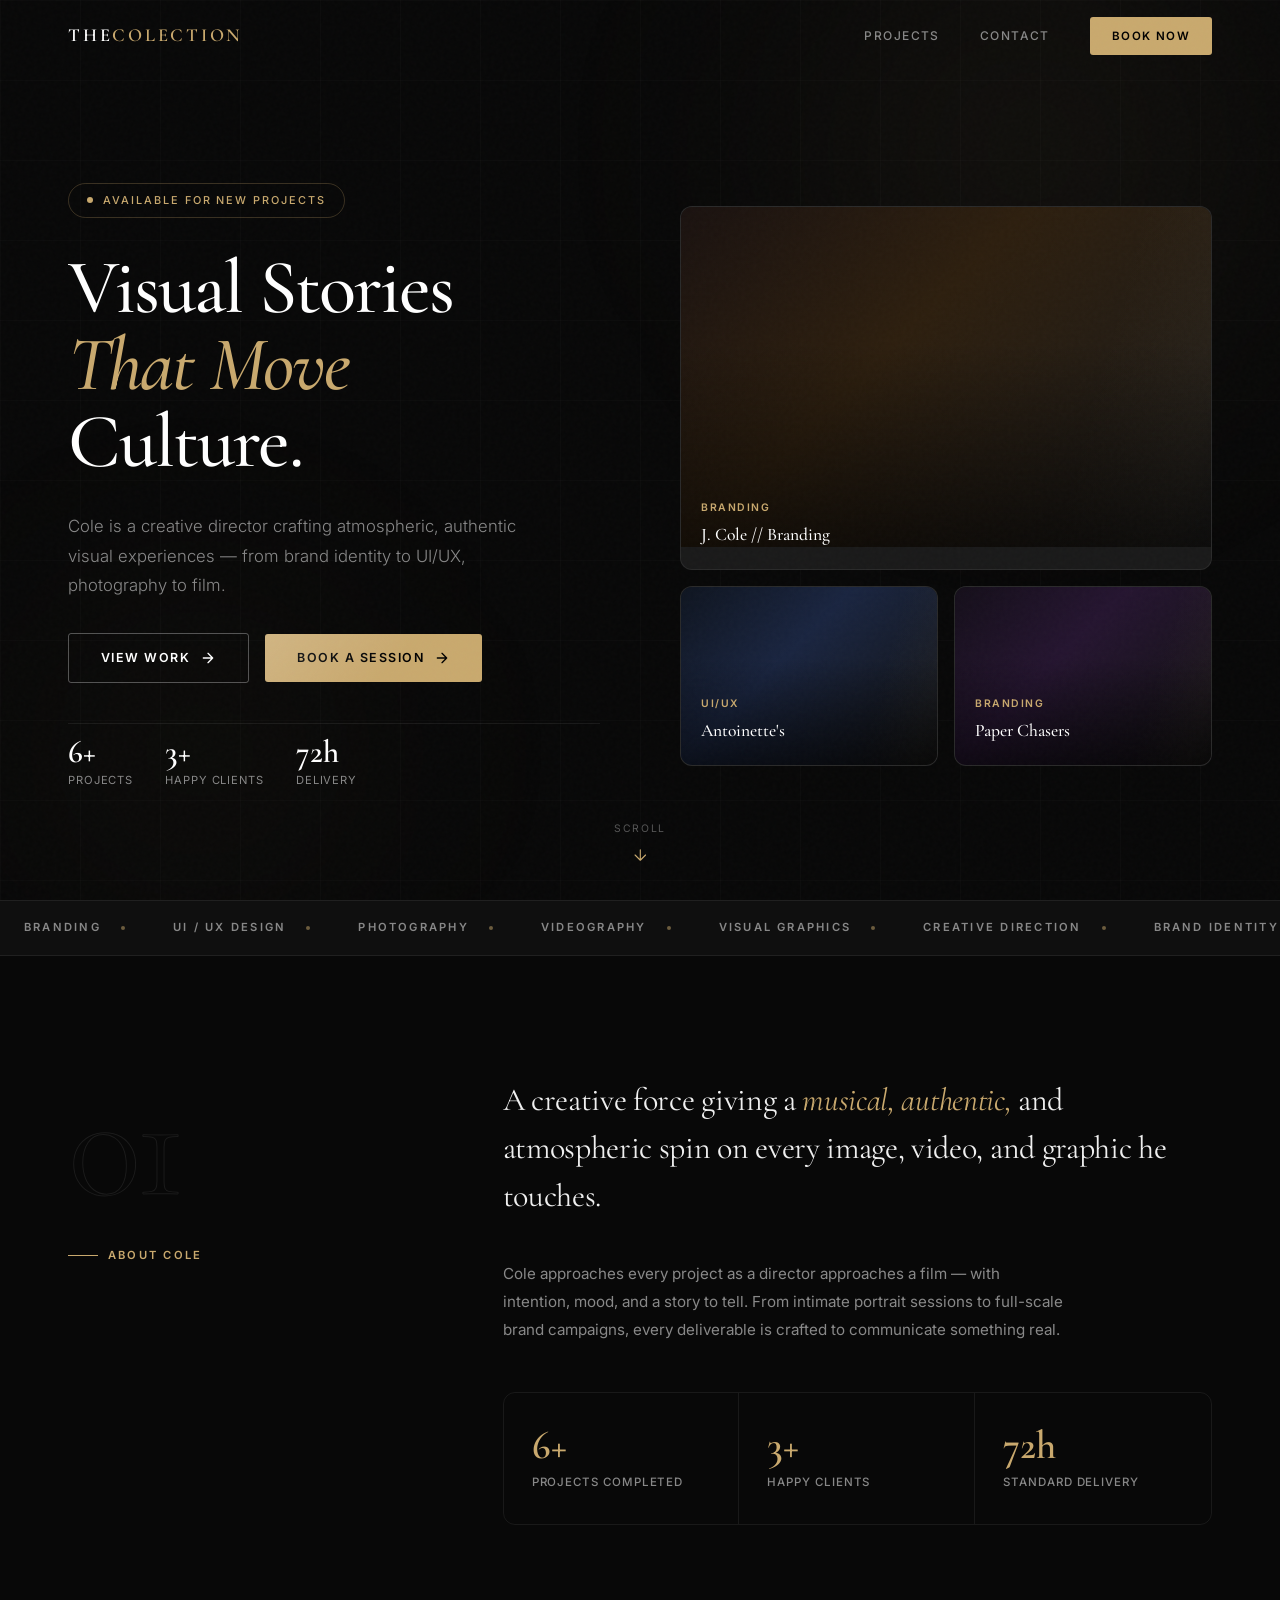
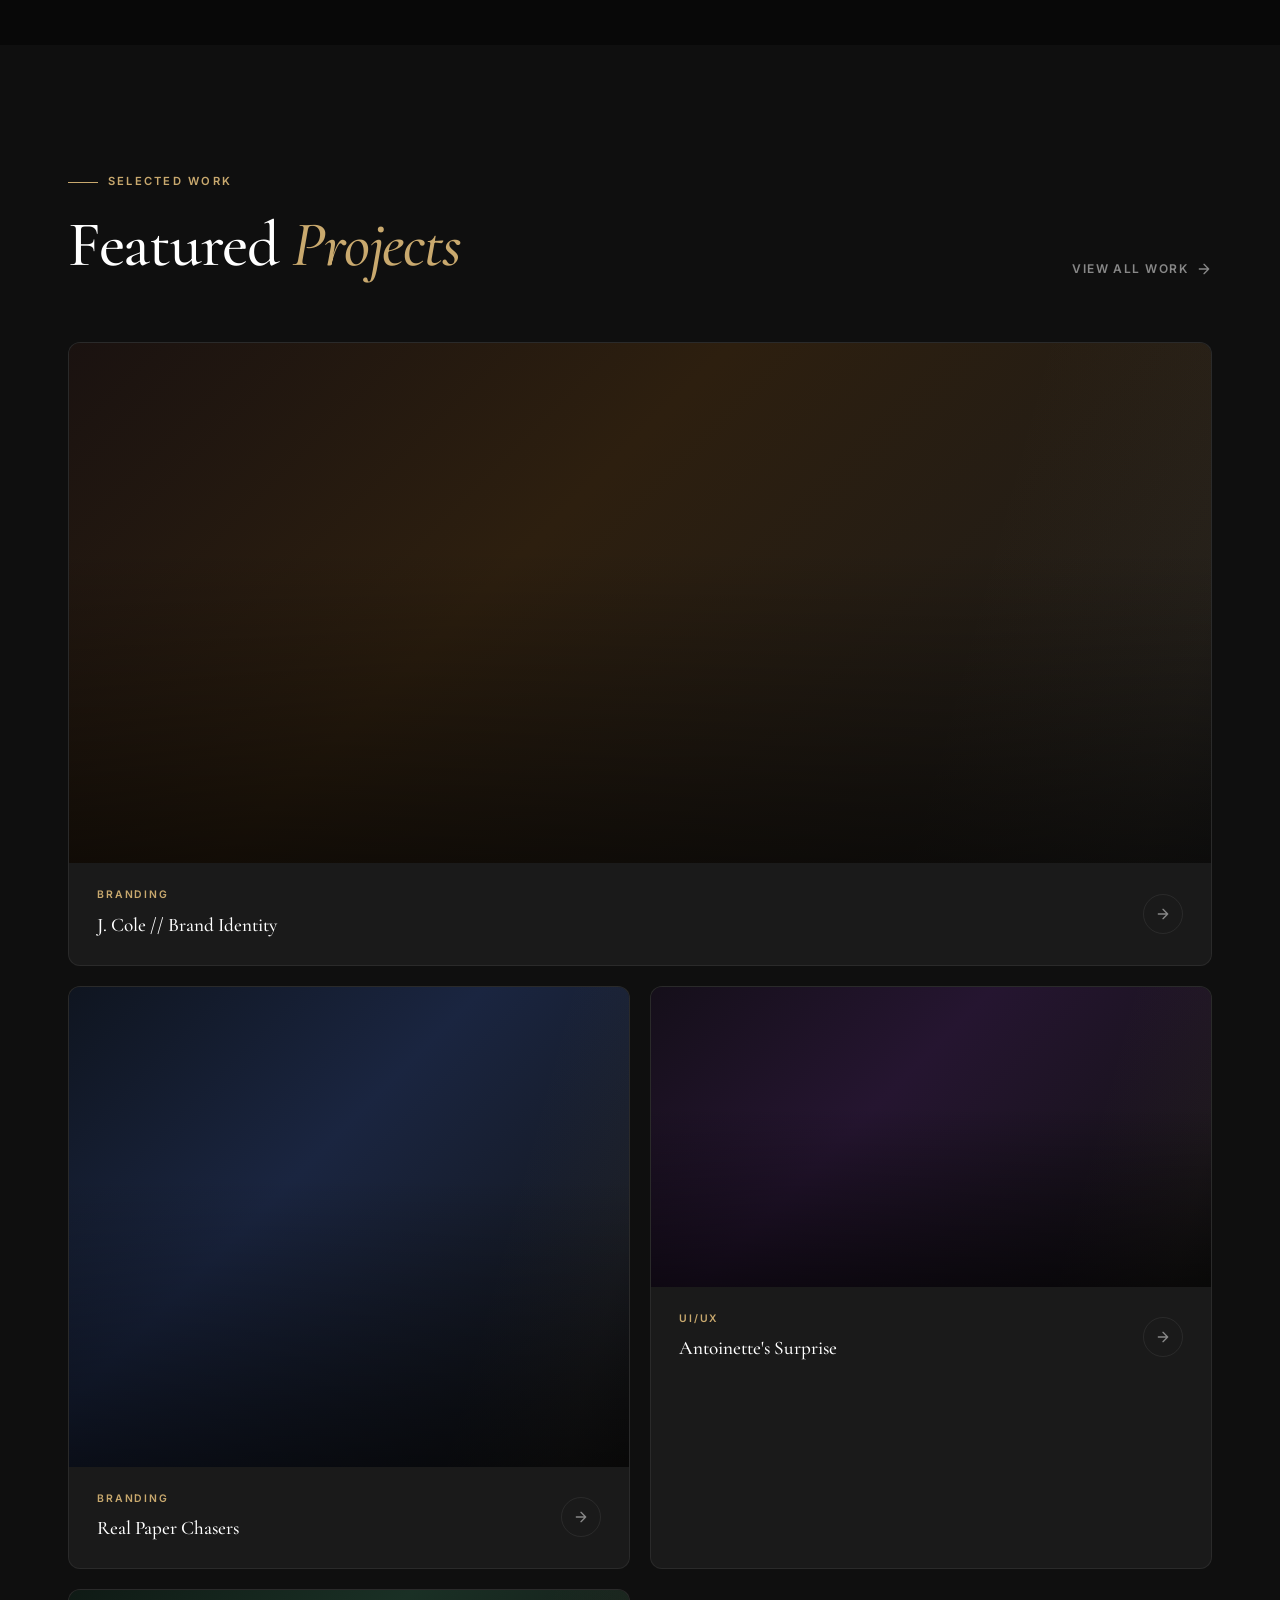
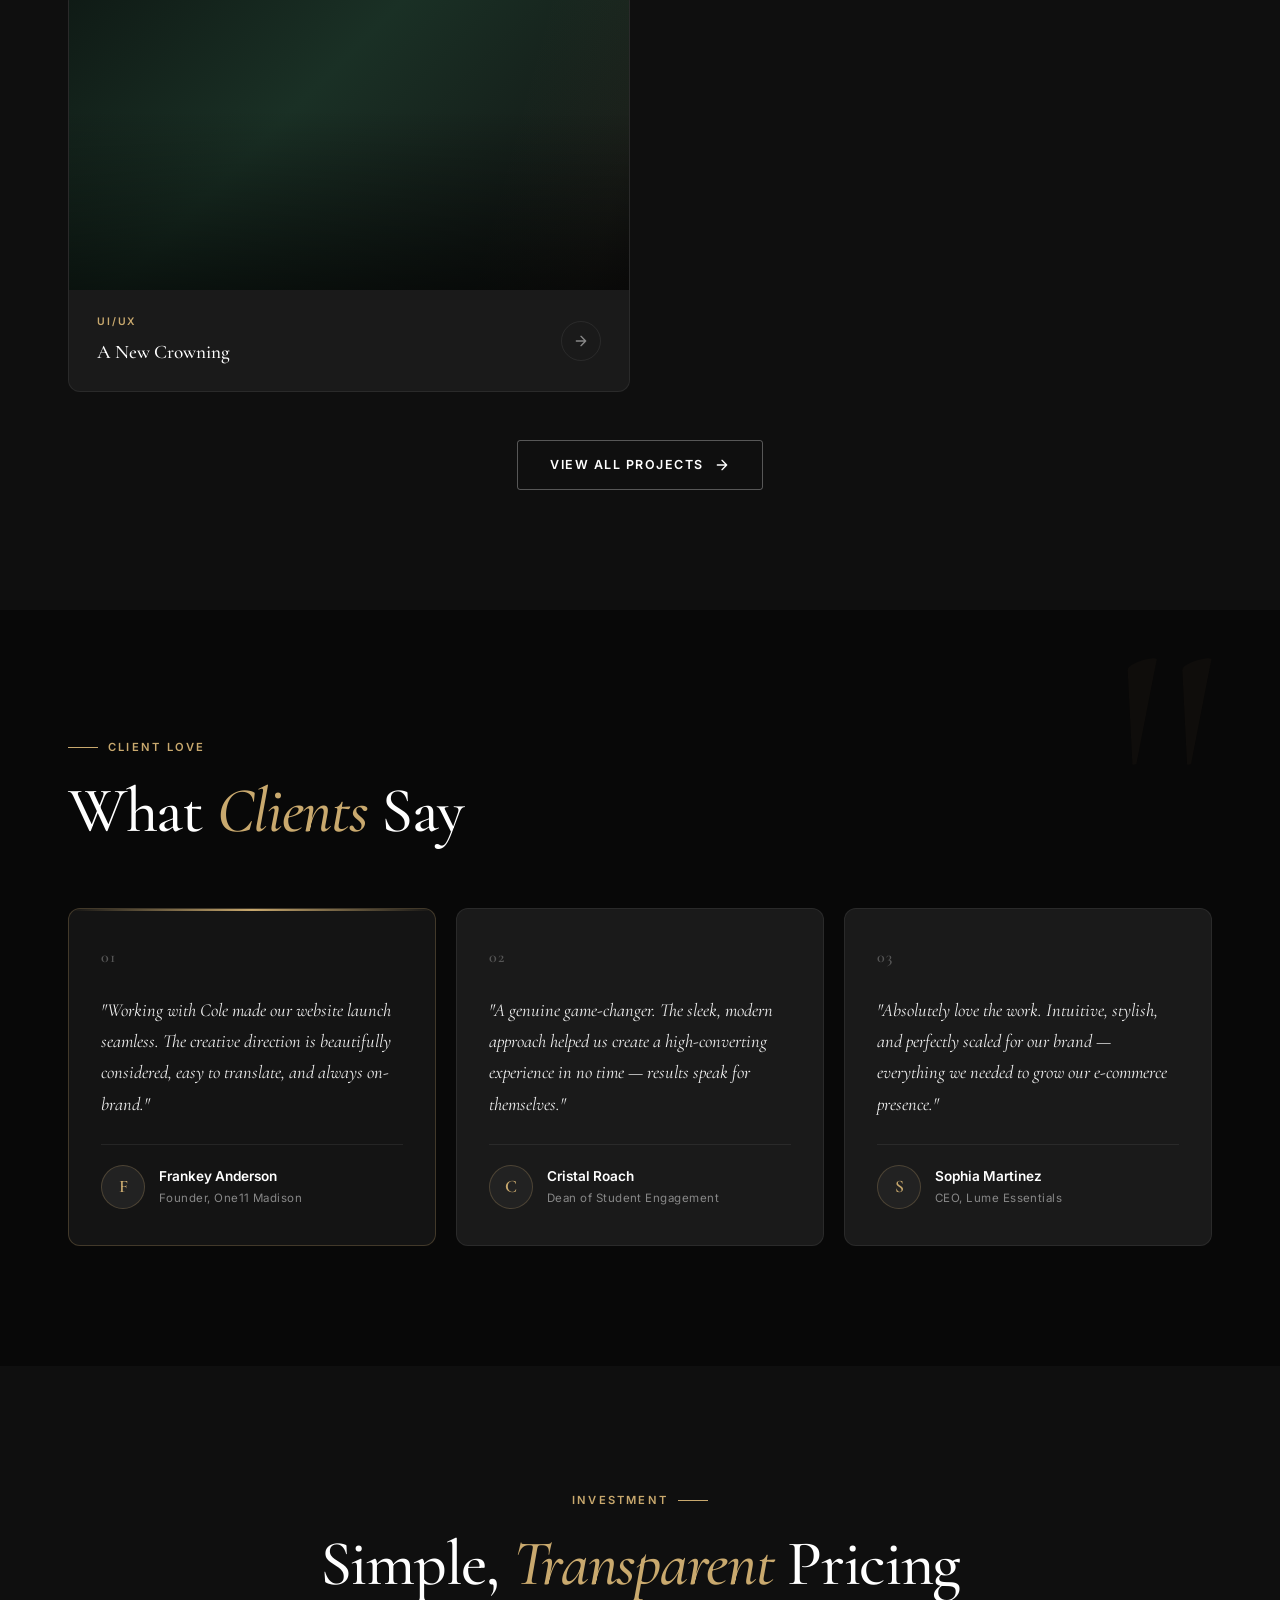
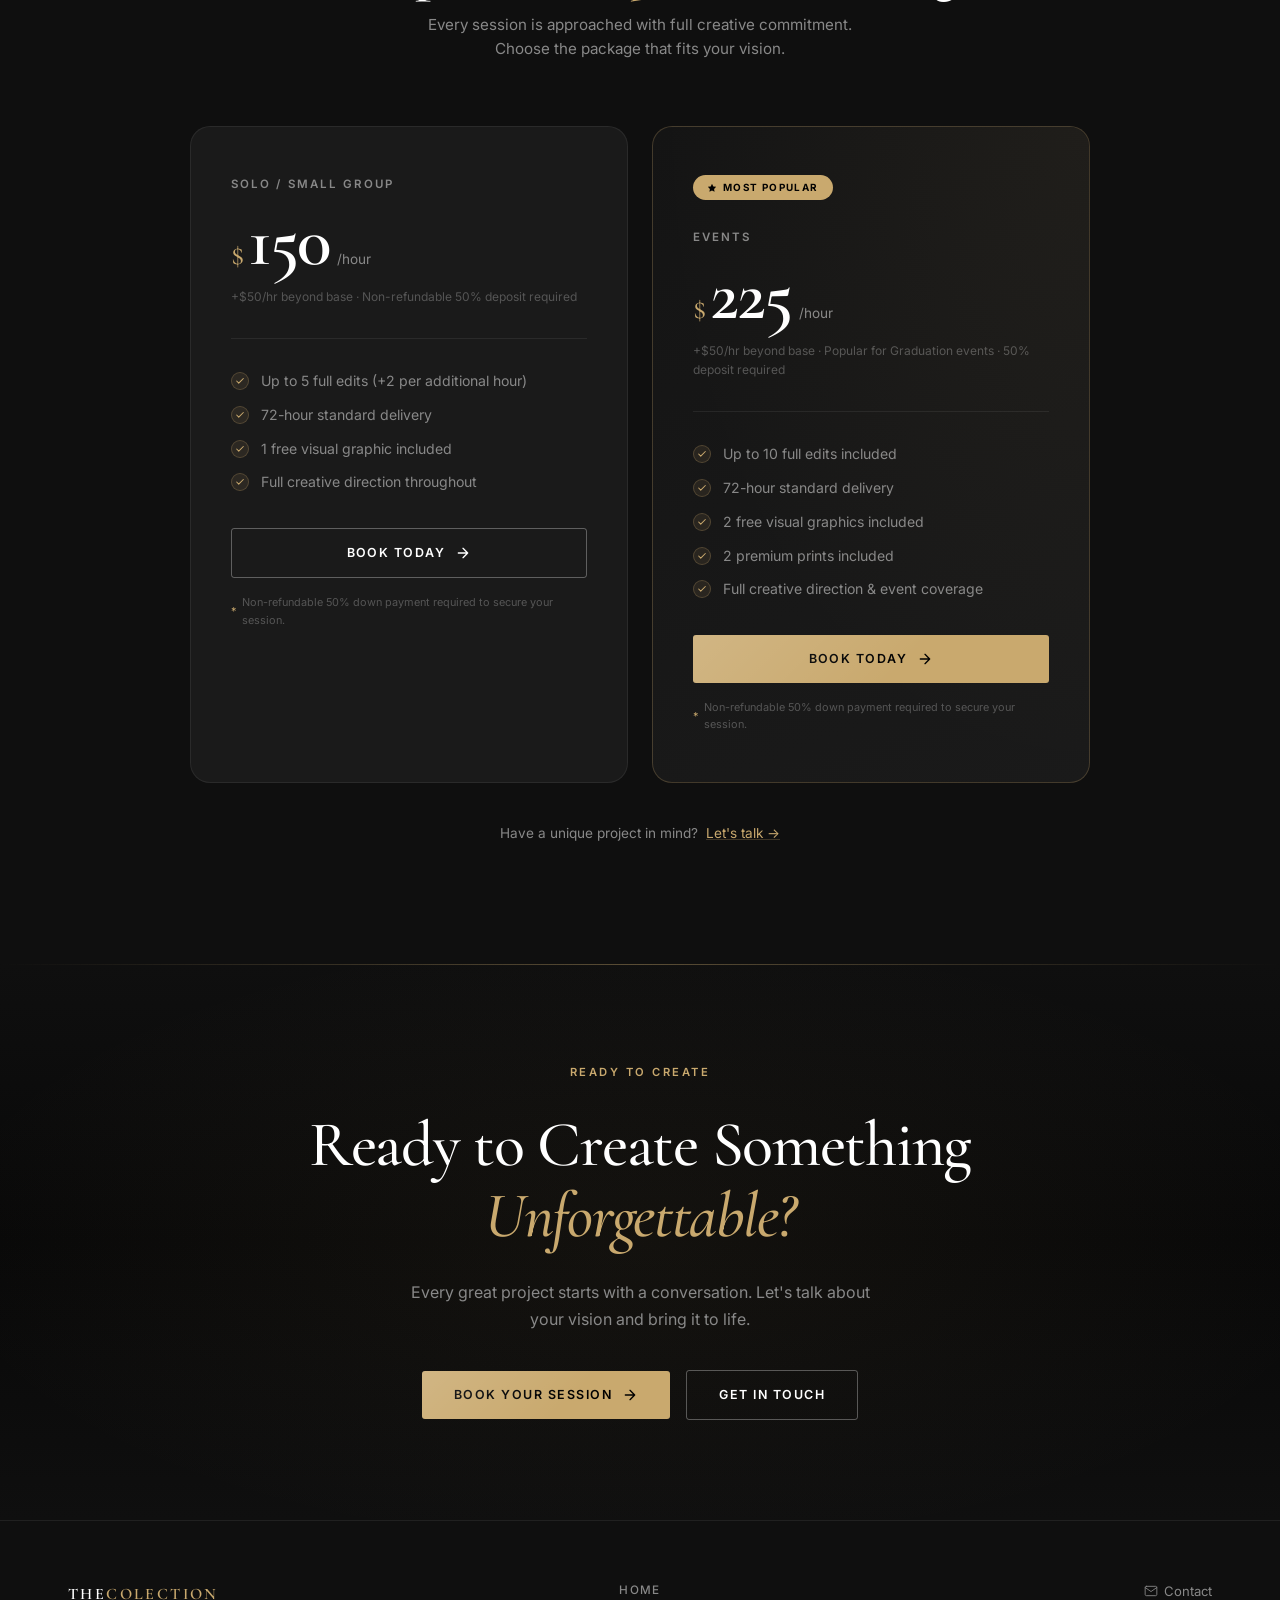
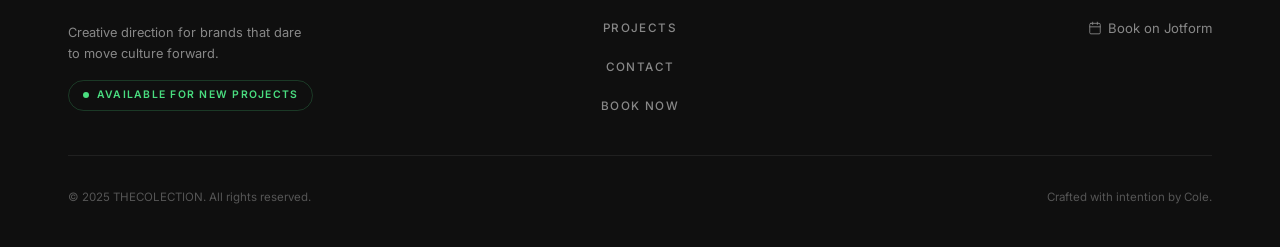
==== index.html @ 6118b790 "Starting on Cole's Website." ====
<!DOCTYPE html>
<html lang="en">
<head>
  <meta charset="UTF-8" />
  <meta name="viewport" content="width=device-width, initial-scale=1.0" />
  <title>THECOLECTION — Creative Direction &amp; Visual Storytelling</title>
  <meta name="description" content="Cole is a rising content creative director delivering musical, authentic, and atmospheric visual imagery across branding, UI/UX, photography, and video." />

  <!-- Fonts -->
  <link rel="preconnect" href="https://fonts.googleapis.com" />
  <link rel="preconnect" href="https://fonts.gstatic.com" crossorigin />
  <link href="https://fonts.googleapis.com/css2?family=Cormorant+Garamond:ital,wght@0,300;0,400;0,500;0,600;0,700;1,300;1,400;1,500&family=Inter:wght@300;400;500;600;700&display=swap" rel="stylesheet" />

  <link rel="stylesheet" href="css/style.css" />
</head>
<body>

  <!-- ══════════════════════════════════════════
       NAVIGATION
       ══════════════════════════════════════════ -->
  <nav class="nav" role="navigation" aria-label="Main navigation">
    <div class="container nav-inner">
      <a href="index.html" class="nav-logo">THE<span>COLECTION</span></a>

      <div class="nav-links">
        <a href="projects.html" class="nav-link">Projects</a>
        <a href="contact.html" class="nav-link">Contact</a>
        <a href="https://form.jotform.com/253236239169058" target="_blank" rel="noopener" class="nav-cta">Book Now</a>
      </div>

      <button class="nav-hamburger" aria-label="Open menu" aria-expanded="false">
        <span></span>
        <span></span>
        <span></span>
      </button>
    </div>
  </nav>

  <!-- Mobile Nav Overlay -->
  <div class="nav-mobile" role="dialog" aria-label="Mobile navigation">
    <a href="projects.html" class="nav-link">Projects</a>
    <a href="contact.html" class="nav-link">Contact</a>
    <a href="https://form.jotform.com/253236239169058" target="_blank" rel="noopener" class="nav-cta">Book Now</a>
  </div>

  <!-- ══════════════════════════════════════════
       HERO
       ══════════════════════════════════════════ -->
  <section class="hero" id="home" aria-label="Hero">
    <div class="hero-bg">
      <div class="hero-grid"></div>
      <div class="hero-glow hero-glow-1"></div>
      <div class="hero-glow hero-glow-2"></div>
    </div>

    <div class="hero-content">
      <div class="container">
        <div class="hero-inner">

          <div class="hero-left">
            <div class="hero-tag">
              <span class="hero-tag-dot"></span>
              Available for New Projects
            </div>

            <h1 class="hero-headline">
              <span class="line">Visual Stories</span>
              <span class="line"><em>That Move</em></span>
              <span class="line">Culture.</span>
            </h1>

            <p class="hero-sub">
              Cole is a creative director crafting atmospheric, authentic visual experiences — from brand identity to UI/UX, photography to film.
            </p>

            <div class="hero-actions">
              <a href="projects.html" class="btn btn-outline">
                View Work
                <svg class="arrow" width="16" height="16" viewBox="0 0 24 24" fill="none" stroke="currentColor" stroke-width="2" stroke-linecap="round" stroke-linejoin="round">
                  <path d="M5 12h14M12 5l7 7-7 7"/>
                </svg>
              </a>
              <a href="https://form.jotform.com/253236239169058" target="_blank" rel="noopener" class="btn btn-primary">
                Book a Session
                <svg class="arrow" width="16" height="16" viewBox="0 0 24 24" fill="none" stroke="currentColor" stroke-width="2" stroke-linecap="round" stroke-linejoin="round">
                  <path d="M5 12h14M12 5l7 7-7 7"/>
                </svg>
              </a>
            </div>

            <div class="hero-stats">
              <div>
                <div class="hero-stat-value" data-count="6" data-suffix="+">0+</div>
                <div class="hero-stat-label">Projects</div>
              </div>
              <div>
                <div class="hero-stat-value" data-count="3" data-suffix="+">0+</div>
                <div class="hero-stat-label">Happy Clients</div>
              </div>
              <div>
                <div class="hero-stat-value" data-count="72" data-suffix="h">0h</div>
                <div class="hero-stat-label">Delivery</div>
              </div>
            </div>
          </div>

          <div class="hero-right">
            <!-- Main featured card -->
            <div class="hero-card hero-card-main">
              <div class="hero-card-visual" style="height: 340px;">
                <div class="gradient-placeholder gp-1"></div>
              </div>
              <div class="hero-card-meta">
                <div class="hero-card-category">Branding</div>
                <div class="hero-card-title">J. Cole // Branding</div>
              </div>
            </div>

            <!-- Pair of smaller cards -->
            <div class="hero-card-pair">
              <div class="hero-card">
                <div class="hero-card-visual" style="height: 100%;">
                  <div class="gradient-placeholder gp-2"></div>
                </div>
                <div class="hero-card-meta">
                  <div class="hero-card-category">UI/UX</div>
                  <div class="hero-card-title">Antoinette's</div>
                </div>
              </div>
              <div class="hero-card">
                <div class="hero-card-visual" style="height: 100%;">
                  <div class="gradient-placeholder gp-3"></div>
                </div>
                <div class="hero-card-meta">
                  <div class="hero-card-category">Branding</div>
                  <div class="hero-card-title">Paper Chasers</div>
                </div>
              </div>
            </div>
          </div>

        </div>
      </div>
    </div>

    <div class="hero-scroll" aria-hidden="true">
      <span>Scroll</span>
      <svg viewBox="0 0 24 24" fill="none" stroke-width="1.5" stroke-linecap="round" stroke-linejoin="round">
        <path d="M12 5v14M5 12l7 7 7-7"/>
      </svg>
    </div>
  </section>

  <!-- ══════════════════════════════════════════
       MARQUEE TICKER
       ══════════════════════════════════════════ -->
  <div class="marquee-section" aria-hidden="true">
    <div class="marquee-track">
      <div class="marquee-inner">
        <span class="marquee-item">Branding<span class="marquee-dot"></span></span>
        <span class="marquee-item">UI / UX Design<span class="marquee-dot"></span></span>
        <span class="marquee-item">Photography<span class="marquee-dot"></span></span>
        <span class="marquee-item">Videography<span class="marquee-dot"></span></span>
        <span class="marquee-item">Visual Graphics<span class="marquee-dot"></span></span>
        <span class="marquee-item">Creative Direction<span class="marquee-dot"></span></span>
        <span class="marquee-item">Brand Identity<span class="marquee-dot"></span></span>
        <span class="marquee-item">Content Creation<span class="marquee-dot"></span></span>
        <span class="marquee-item">Event Coverage<span class="marquee-dot"></span></span>
        <span class="marquee-item">Print Design<span class="marquee-dot"></span></span>
      </div>
    </div>
  </div>

  <!-- ══════════════════════════════════════════
       ABOUT / INTRO
       ══════════════════════════════════════════ -->
  <section class="about section" id="about" aria-label="About">
    <div class="container">
      <div class="about-inner">

        <div class="about-left">
          <span class="about-number" aria-hidden="true">01</span>
          <div class="section-label reveal">About Cole</div>
        </div>

        <div class="about-right">
          <p class="about-bio reveal">
            A creative force giving a <em>musical, authentic,</em> and atmospheric spin on every image, video, and graphic he touches.
          </p>
          <p class="about-body reveal reveal-delay-1">
            Cole approaches every project as a director approaches a film — with intention, mood, and a story to tell. From intimate portrait sessions to full-scale brand campaigns, every deliverable is crafted to communicate something real.
          </p>

          <div class="about-stats reveal reveal-delay-2">
            <div class="about-stat">
              <div class="about-stat-value" data-count="6" data-suffix="+">6+</div>
              <div class="about-stat-label">Projects Completed</div>
            </div>
            <div class="about-stat">
              <div class="about-stat-value" data-count="3" data-suffix="+">3+</div>
              <div class="about-stat-label">Happy Clients</div>
            </div>
            <div class="about-stat">
              <div class="about-stat-value" data-count="72" data-suffix="h">72h</div>
              <div class="about-stat-label">Standard Delivery</div>
            </div>
          </div>
        </div>

      </div>
    </div>
  </section>

  <!-- ══════════════════════════════════════════
       FEATURED PROJECTS
       ══════════════════════════════════════════ -->
  <section class="projects-section section" id="projects" aria-label="Featured projects">
    <div class="container">

      <div class="projects-header">
        <div>
          <div class="section-label reveal">Selected Work</div>
          <h2 class="section-title reveal reveal-delay-1">Featured <em>Projects</em></h2>
        </div>
        <a href="projects.html" class="projects-view-all reveal">
          View All Work
          <svg viewBox="0 0 24 24" fill="none" stroke-width="2" stroke-linecap="round" stroke-linejoin="round">
            <path d="M5 12h14M12 5l7 7-7 7"/>
          </svg>
        </a>
      </div>

      <div class="projects-grid">

        <!-- Featured full-width -->
        <a href="projects.html" class="project-card featured reveal" aria-label="J. Cole Branding project">
          <div class="project-visual">
            <div class="gradient-placeholder gp-1" style="height: 520px;"></div>
            <div class="project-overlay">
              <div class="project-overlay-btn">
                View Project
                <svg width="14" height="14" viewBox="0 0 24 24" fill="none" stroke="currentColor" stroke-width="2.5" stroke-linecap="round" stroke-linejoin="round">
                  <path d="M5 12h14M12 5l7 7-7 7"/>
                </svg>
              </div>
            </div>
          </div>
          <div class="project-info">
            <div class="project-meta">
              <div class="project-category">Branding</div>
              <div class="project-title">J. Cole // Brand Identity</div>
            </div>
            <div class="project-arrow">
              <svg viewBox="0 0 24 24" fill="none" stroke-width="2" stroke-linecap="round" stroke-linejoin="round">
                <path d="M5 12h14M12 5l7 7-7 7"/>
              </svg>
            </div>
          </div>
        </a>

        <!-- Tall card -->
        <a href="projects.html" class="project-card tall reveal reveal-delay-1" aria-label="Real Paper Chasers Branding project">
          <div class="project-visual">
            <div class="gradient-placeholder gp-2" style="height: 480px;"></div>
            <div class="project-overlay">
              <div class="project-overlay-btn">
                View Project
                <svg width="14" height="14" viewBox="0 0 24 24" fill="none" stroke="currentColor" stroke-width="2.5" stroke-linecap="round" stroke-linejoin="round">
                  <path d="M5 12h14M12 5l7 7-7 7"/>
                </svg>
              </div>
            </div>
          </div>
          <div class="project-info">
            <div class="project-meta">
              <div class="project-category">Branding</div>
              <div class="project-title">Real Paper Chasers</div>
            </div>
            <div class="project-arrow">
              <svg viewBox="0 0 24 24" fill="none" stroke-width="2" stroke-linecap="round" stroke-linejoin="round">
                <path d="M5 12h14M12 5l7 7-7 7"/>
              </svg>
            </div>
          </div>
        </a>

        <!-- Regular card -->
        <a href="projects.html" class="project-card regular reveal reveal-delay-2" aria-label="Antoinette's Surprise UI/UX project">
          <div class="project-visual">
            <div class="gradient-placeholder gp-3" style="height: 300px;"></div>
            <div class="project-overlay">
              <div class="project-overlay-btn">
                View Project
                <svg width="14" height="14" viewBox="0 0 24 24" fill="none" stroke="currentColor" stroke-width="2.5" stroke-linecap="round" stroke-linejoin="round">
                  <path d="M5 12h14M12 5l7 7-7 7"/>
                </svg>
              </div>
            </div>
          </div>
          <div class="project-info">
            <div class="project-meta">
              <div class="project-category">UI/UX</div>
              <div class="project-title">Antoinette's Surprise</div>
            </div>
            <div class="project-arrow">
              <svg viewBox="0 0 24 24" fill="none" stroke-width="2" stroke-linecap="round" stroke-linejoin="round">
                <path d="M5 12h14M12 5l7 7-7 7"/>
              </svg>
            </div>
          </div>
        </a>

        <!-- Regular card -->
        <a href="projects.html" class="project-card regular reveal reveal-delay-1" aria-label="A New Crowning UI/UX project">
          <div class="project-visual">
            <div class="gradient-placeholder gp-4" style="height: 300px;"></div>
            <div class="project-overlay">
              <div class="project-overlay-btn">
                View Project
                <svg width="14" height="14" viewBox="0 0 24 24" fill="none" stroke="currentColor" stroke-width="2.5" stroke-linecap="round" stroke-linejoin="round">
                  <path d="M5 12h14M12 5l7 7-7 7"/>
                </svg>
              </div>
            </div>
          </div>
          <div class="project-info">
            <div class="project-meta">
              <div class="project-category">UI/UX</div>
              <div class="project-title">A New Crowning</div>
            </div>
            <div class="project-arrow">
              <svg viewBox="0 0 24 24" fill="none" stroke-width="2" stroke-linecap="round" stroke-linejoin="round">
                <path d="M5 12h14M12 5l7 7-7 7"/>
              </svg>
            </div>
          </div>
        </a>

      </div>

      <div style="text-align:center; margin-top: 48px;" class="reveal">
        <a href="projects.html" class="btn btn-outline">
          View All Projects
          <svg class="arrow" width="16" height="16" viewBox="0 0 24 24" fill="none" stroke="currentColor" stroke-width="2" stroke-linecap="round" stroke-linejoin="round">
            <path d="M5 12h14M12 5l7 7-7 7"/>
          </svg>
        </a>
      </div>

    </div>
  </section>

  <!-- ══════════════════════════════════════════
       TESTIMONIALS
       ══════════════════════════════════════════ -->
  <section class="testimonials section" id="testimonials" aria-label="Client testimonials">
    <div class="container">

      <div class="testimonials-header">
        <div class="section-label reveal">Client Love</div>
        <h2 class="section-title reveal reveal-delay-1">What <em>Clients</em> Say</h2>
      </div>

      <div class="testimonials-grid">

        <div class="testimonial-card reveal">
          <div class="testimonial-number">01</div>
          <blockquote class="testimonial-quote">
            "Working with Cole made our website launch seamless. The creative direction is beautifully considered, easy to translate, and always on-brand."
          </blockquote>
          <div class="testimonial-author">
            <div class="testimonial-avatar" aria-hidden="true">F</div>
            <div>
              <div class="testimonial-name">Frankey Anderson</div>
              <div class="testimonial-role">Founder, One11 Madison</div>
            </div>
          </div>
        </div>

        <div class="testimonial-card reveal reveal-delay-1">
          <div class="testimonial-number">02</div>
          <blockquote class="testimonial-quote">
            "A genuine game-changer. The sleek, modern approach helped us create a high-converting experience in no time — results speak for themselves."
          </blockquote>
          <div class="testimonial-author">
            <div class="testimonial-avatar" aria-hidden="true">C</div>
            <div>
              <div class="testimonial-name">Cristal Roach</div>
              <div class="testimonial-role">Dean of Student Engagement</div>
            </div>
          </div>
        </div>

        <div class="testimonial-card reveal reveal-delay-2">
          <div class="testimonial-number">03</div>
          <blockquote class="testimonial-quote">
            "Absolutely love the work. Intuitive, stylish, and perfectly scaled for our brand — everything we needed to grow our e-commerce presence."
          </blockquote>
          <div class="testimonial-author">
            <div class="testimonial-avatar" aria-hidden="true">S</div>
            <div>
              <div class="testimonial-name">Sophia Martinez</div>
              <div class="testimonial-role">CEO, Lume Essentials</div>
            </div>
          </div>
        </div>

      </div>
    </div>
  </section>

  <!-- ══════════════════════════════════════════
       PRICING
       ══════════════════════════════════════════ -->
  <section class="pricing section" id="pricing" aria-label="Pricing">
    <div class="container">

      <div class="pricing-header">
        <div class="section-label">Investment</div>
        <h2 class="section-title reveal">Simple, <em>Transparent</em> Pricing</h2>
        <p class="reveal" style="color: var(--text-muted); margin-top: 16px; font-size: 0.95rem; max-width: 480px; margin-left: auto; margin-right: auto;">
          Every session is approached with full creative commitment. Choose the package that fits your vision.
        </p>
      </div>

      <div class="pricing-grid">

        <!-- Solo / Small Group -->
        <div class="pricing-card reveal">
          <div class="pricing-tier">Solo / Small Group</div>
          <div class="pricing-amount">
            <span class="pricing-currency">$</span>
            <span class="pricing-value">150</span>
            <span class="pricing-unit">/hour</span>
          </div>
          <div class="pricing-note">+$50/hr beyond base · Non-refundable 50% deposit required</div>

          <ul class="pricing-features">
            <li class="pricing-feature">
              <span class="pricing-feature-icon">
                <svg viewBox="0 0 24 24" fill="none" stroke-linecap="round" stroke-linejoin="round"><path d="M20 6L9 17l-5-5"/></svg>
              </span>
              Up to 5 full edits (+2 per additional hour)
            </li>
            <li class="pricing-feature">
              <span class="pricing-feature-icon">
                <svg viewBox="0 0 24 24" fill="none" stroke-linecap="round" stroke-linejoin="round"><path d="M20 6L9 17l-5-5"/></svg>
              </span>
              72-hour standard delivery
            </li>
            <li class="pricing-feature">
              <span class="pricing-feature-icon">
                <svg viewBox="0 0 24 24" fill="none" stroke-linecap="round" stroke-linejoin="round"><path d="M20 6L9 17l-5-5"/></svg>
              </span>
              1 free visual graphic included
            </li>
            <li class="pricing-feature">
              <span class="pricing-feature-icon">
                <svg viewBox="0 0 24 24" fill="none" stroke-linecap="round" stroke-linejoin="round"><path d="M20 6L9 17l-5-5"/></svg>
              </span>
              Full creative direction throughout
            </li>
          </ul>

          <a href="https://form.jotform.com/253236239169058" target="_blank" rel="noopener" class="btn btn-outline" style="width:100%; justify-content:center;">
            Book Today
            <svg class="arrow" width="16" height="16" viewBox="0 0 24 24" fill="none" stroke="currentColor" stroke-width="2" stroke-linecap="round" stroke-linejoin="round">
              <path d="M5 12h14M12 5l7 7-7 7"/>
            </svg>
          </a>
          <p class="pricing-disclaimer">Non-refundable 50% down payment required to secure your session.</p>
        </div>

        <!-- Events -->
        <div class="pricing-card popular reveal reveal-delay-1">
          <div class="pricing-badge">
            <svg width="10" height="10" viewBox="0 0 24 24" fill="currentColor"><path d="M12 2l3.09 6.26L22 9.27l-5 4.87 1.18 6.88L12 17.77l-6.18 3.25L7 14.14 2 9.27l6.91-1.01L12 2z"/></svg>
            Most Popular
          </div>
          <div class="pricing-tier">Events</div>
          <div class="pricing-amount">
            <span class="pricing-currency">$</span>
            <span class="pricing-value">225</span>
            <span class="pricing-unit">/hour</span>
          </div>
          <div class="pricing-note">+$50/hr beyond base · Popular for Graduation events · 50% deposit required</div>

          <ul class="pricing-features">
            <li class="pricing-feature">
              <span class="pricing-feature-icon">
                <svg viewBox="0 0 24 24" fill="none" stroke-linecap="round" stroke-linejoin="round"><path d="M20 6L9 17l-5-5"/></svg>
              </span>
              Up to 10 full edits included
            </li>
            <li class="pricing-feature">
              <span class="pricing-feature-icon">
                <svg viewBox="0 0 24 24" fill="none" stroke-linecap="round" stroke-linejoin="round"><path d="M20 6L9 17l-5-5"/></svg>
              </span>
              72-hour standard delivery
            </li>
            <li class="pricing-feature">
              <span class="pricing-feature-icon">
                <svg viewBox="0 0 24 24" fill="none" stroke-linecap="round" stroke-linejoin="round"><path d="M20 6L9 17l-5-5"/></svg>
              </span>
              2 free visual graphics included
            </li>
            <li class="pricing-feature">
              <span class="pricing-feature-icon">
                <svg viewBox="0 0 24 24" fill="none" stroke-linecap="round" stroke-linejoin="round"><path d="M20 6L9 17l-5-5"/></svg>
              </span>
              2 premium prints included
            </li>
            <li class="pricing-feature">
              <span class="pricing-feature-icon">
                <svg viewBox="0 0 24 24" fill="none" stroke-linecap="round" stroke-linejoin="round"><path d="M20 6L9 17l-5-5"/></svg>
              </span>
              Full creative direction &amp; event coverage
            </li>
          </ul>

          <a href="https://form.jotform.com/253236239169058" target="_blank" rel="noopener" class="btn btn-primary" style="width:100%; justify-content:center;">
            Book Today
            <svg class="arrow" width="16" height="16" viewBox="0 0 24 24" fill="none" stroke="currentColor" stroke-width="2" stroke-linecap="round" stroke-linejoin="round">
              <path d="M5 12h14M12 5l7 7-7 7"/>
            </svg>
          </a>
          <p class="pricing-disclaimer">Non-refundable 50% down payment required to secure your session.</p>
        </div>

      </div>

      <!-- Custom inquiry nudge -->
      <p class="reveal" style="text-align:center; margin-top:40px; color: var(--text-muted); font-size: 0.85rem;">
        Have a unique project in mind?
        <a href="contact.html" style="color: var(--gold); text-decoration: underline; text-decoration-color: var(--border-gold); margin-left: 4px;">Let's talk →</a>
      </p>

    </div>
  </section>

  <!-- ══════════════════════════════════════════
       CTA BANNER
       ══════════════════════════════════════════ -->
  <section class="cta-banner" aria-label="Call to action">
    <div class="cta-banner-line"></div>
    <div class="container">
      <div class="cta-banner-inner">
        <div class="cta-banner-eyebrow reveal">Ready to Create</div>
        <h2 class="cta-banner-title reveal reveal-delay-1">
          Ready to Create Something <em>Unforgettable?</em>
        </h2>
        <p class="cta-banner-sub reveal reveal-delay-2">
          Every great project starts with a conversation. Let's talk about your vision and bring it to life.
        </p>
        <div class="cta-banner-actions reveal reveal-delay-3">
          <a href="https://form.jotform.com/253236239169058" target="_blank" rel="noopener" class="btn btn-primary">
            Book Your Session
            <svg class="arrow" width="16" height="16" viewBox="0 0 24 24" fill="none" stroke="currentColor" stroke-width="2" stroke-linecap="round" stroke-linejoin="round">
              <path d="M5 12h14M12 5l7 7-7 7"/>
            </svg>
          </a>
          <a href="contact.html" class="btn btn-outline">
            Get in Touch
          </a>
        </div>
      </div>
    </div>
  </section>

  <!-- ══════════════════════════════════════════
       FOOTER
       ══════════════════════════════════════════ -->
  <footer class="footer" role="contentinfo">
    <div class="container">

      <div class="footer-inner">
        <div class="footer-brand">
          <a href="index.html" class="nav-logo">THE<span>COLECTION</span></a>
          <p class="footer-tagline">Creative direction for brands that dare to move culture forward.</p>
          <div class="footer-status">
            <span class="footer-status-dot"></span>
            Available for New Projects
          </div>
        </div>

        <nav class="footer-nav" aria-label="Footer navigation">
          <a href="index.html" class="footer-nav-link">Home</a>
          <a href="projects.html" class="footer-nav-link">Projects</a>
          <a href="contact.html" class="footer-nav-link">Contact</a>
          <a href="https://form.jotform.com/253236239169058" target="_blank" rel="noopener" class="footer-nav-link">Book Now</a>
        </nav>

        <div class="footer-right">
          <a href="contact.html" class="footer-contact-link">
            <svg width="14" height="14" viewBox="0 0 24 24" fill="none" stroke="currentColor" stroke-width="1.5" stroke-linecap="round" stroke-linejoin="round">
              <path d="M4 4h16c1.1 0 2 .9 2 2v12c0 1.1-.9 2-2 2H4c-1.1 0-2-.9-2-2V6c0-1.1.9-2 2-2z"/><polyline points="22,6 12,13 2,6"/>
            </svg>
            Contact
          </a>
          <a href="https://form.jotform.com/253236239169058" target="_blank" rel="noopener" class="footer-contact-link">
            <svg width="14" height="14" viewBox="0 0 24 24" fill="none" stroke="currentColor" stroke-width="1.5" stroke-linecap="round" stroke-linejoin="round">
              <rect x="3" y="4" width="18" height="18" rx="2" ry="2"/><line x1="16" y1="2" x2="16" y2="6"/><line x1="8" y1="2" x2="8" y2="6"/><line x1="3" y1="10" x2="21" y2="10"/>
            </svg>
            Book on Jotform
          </a>
        </div>
      </div>

      <div class="footer-bottom">
        <p class="footer-copy">&copy; 2025 THECOLECTION. All rights reserved.</p>
        <p class="footer-made">Crafted with intention by Cole.</p>
      </div>

    </div>
  </footer>

  <script src="js/main.js"></script>
</body>
</html>
---- css/style.css ----
/* ============================================================
   THECOLECTION — Premium Stylesheet
   Design: Dark luxury editorial with gold accents
   ============================================================ */

/* ─── Google Fonts Import ─── */
@import url('https://fonts.googleapis.com/css2?family=Cormorant+Garamond:ital,wght@0,300;0,400;0,500;0,600;0,700;1,300;1,400;1,500&family=Inter:wght@300;400;500;600;700&display=swap');

/* ─── Design Tokens ─── */
:root {
  --bg:           #080808;
  --bg-2:         #0f0f0f;
  --bg-3:         #141414;
  --surface:      #1a1a1a;
  --surface-2:    #222222;
  --gold:         #C9A96E;
  --gold-light:   #e0c48a;
  --gold-dark:    #a0813e;
  --cream:        #F5F0E8;
  --white:        #FFFFFF;
  --text:         #EFEFEF;
  --text-muted:   #888888;
  --text-dim:     #555555;
  --border:       rgba(255,255,255,0.07);
  --border-gold:  rgba(201,169,110,0.25);

  --font-display: 'Cormorant Garamond', Georgia, serif;
  --font-body:    'Inter', -apple-system, BlinkMacSystemFont, sans-serif;

  --ease-out:     cubic-bezier(0.22, 1, 0.36, 1);
  --ease-in-out:  cubic-bezier(0.65, 0, 0.35, 1);

  --radius-sm:    6px;
  --radius:       12px;
  --radius-lg:    20px;

  --nav-h:        72px;
  --section-pad:  120px;
  --container:    1240px;
  --gutter:       48px;
}

/* ─── Reset & Base ─── */
*, *::before, *::after {
  box-sizing: border-box;
  margin: 0;
  padding: 0;
}

html {
  scroll-behavior: smooth;
  font-size: 16px;
  -webkit-text-size-adjust: 100%;
}

body {
  background-color: var(--bg);
  color: var(--text);
  font-family: var(--font-body);
  font-weight: 400;
  line-height: 1.6;
  overflow-x: hidden;
  -webkit-font-smoothing: antialiased;
  -moz-osx-font-smoothing: grayscale;
}

img, video {
  display: block;
  max-width: 100%;
}

a {
  color: inherit;
  text-decoration: none;
}

ul, ol {
  list-style: none;
}

button {
  cursor: pointer;
  border: none;
  background: none;
  font-family: var(--font-body);
}

/* ─── Noise Overlay ─── */
body::before {
  content: '';
  position: fixed;
  inset: 0;
  background-image: url("data:image/svg+xml,%3Csvg viewBox='0 0 256 256' xmlns='http://www.w3.org/2000/svg'%3E%3Cfilter id='noise'%3E%3CfeTurbulence type='fractalNoise' baseFrequency='0.9' numOctaves='4' stitchTiles='stitch'/%3E%3C/filter%3E%3Crect width='100%25' height='100%25' filter='url(%23noise)' opacity='1'/%3E%3C/svg%3E");
  opacity: 0.022;
  pointer-events: none;
  z-index: 9999;
}

/* ─── Utilities ─── */
.container {
  max-width: var(--container);
  margin: 0 auto;
  padding: 0 var(--gutter);
}

.section {
  padding: var(--section-pad) 0;
}

.gold { color: var(--gold); }
.italic { font-style: italic; }

/* ─── Scroll Reveal Animation ─── */
.reveal {
  opacity: 0;
  transform: translateY(36px);
  transition: opacity 0.75s var(--ease-out), transform 0.75s var(--ease-out);
}
.reveal.revealed {
  opacity: 1;
  transform: translateY(0);
}
.reveal-delay-1 { transition-delay: 0.1s; }
.reveal-delay-2 { transition-delay: 0.2s; }
.reveal-delay-3 { transition-delay: 0.3s; }
.reveal-delay-4 { transition-delay: 0.45s; }

/* ─── Buttons ─── */
.btn {
  display: inline-flex;
  align-items: center;
  gap: 10px;
  padding: 14px 32px;
  font-family: var(--font-body);
  font-size: 0.78rem;
  font-weight: 600;
  letter-spacing: 0.12em;
  text-transform: uppercase;
  border-radius: 3px;
  transition: all 0.3s var(--ease-out);
  white-space: nowrap;
  position: relative;
  overflow: hidden;
}

.btn-primary {
  background: var(--gold);
  color: #000;
}
.btn-primary::after {
  content: '';
  position: absolute;
  inset: 0;
  background: linear-gradient(135deg, rgba(255,255,255,0.15) 0%, transparent 60%);
  pointer-events: none;
}
.btn-primary:hover {
  background: var(--gold-light);
  transform: translateY(-2px);
  box-shadow: 0 12px 40px rgba(201,169,110,0.35);
}

.btn-outline {
  background: transparent;
  color: var(--white);
  border: 1px solid rgba(255,255,255,0.3);
}
.btn-outline:hover {
  border-color: var(--gold);
  color: var(--gold);
  transform: translateY(-2px);
  box-shadow: 0 8px 30px rgba(0,0,0,0.4);
}

.btn-ghost {
  background: transparent;
  color: var(--gold);
  border: 1px solid var(--border-gold);
  padding: 12px 28px;
}
.btn-ghost:hover {
  background: var(--gold);
  color: #000;
}

/* Arrow icon inside button */
.btn .arrow {
  transition: transform 0.3s var(--ease-out);
}
.btn:hover .arrow {
  transform: translateX(4px);
}

/* ─── Section Labels ─── */
.section-label {
  display: inline-flex;
  align-items: center;
  gap: 10px;
  font-size: 0.7rem;
  font-weight: 600;
  letter-spacing: 0.2em;
  text-transform: uppercase;
  color: var(--gold);
  margin-bottom: 20px;
}
.section-label::before {
  content: '';
  width: 30px;
  height: 1px;
  background: var(--gold);
}

.section-title {
  font-family: var(--font-display);
  font-size: clamp(2.8rem, 5vw, 4.5rem);
  font-weight: 500;
  line-height: 1.05;
  letter-spacing: -0.02em;
  color: var(--white);
}

.section-title em {
  font-style: italic;
  color: var(--gold);
}

/* ─── Divider ─── */
.divider {
  width: 100%;
  height: 1px;
  background: var(--border);
}

/* ════════════════════════════════════════════════
   NAVIGATION
   ════════════════════════════════════════════════ */
.nav {
  position: fixed;
  top: 0;
  left: 0;
  right: 0;
  z-index: 1000;
  height: var(--nav-h);
  display: flex;
  align-items: center;
  transition: background 0.4s ease, box-shadow 0.4s ease, backdrop-filter 0.4s ease;
}

.nav.scrolled {
  background: rgba(8,8,8,0.88);
  backdrop-filter: blur(20px);
  -webkit-backdrop-filter: blur(20px);
  box-shadow: 0 1px 0 var(--border);
}

.nav-inner {
  display: flex;
  align-items: center;
  justify-content: space-between;
  width: 100%;
}

.nav-logo {
  font-family: var(--font-display);
  font-size: 1.15rem;
  font-weight: 600;
  letter-spacing: 0.15em;
  text-transform: uppercase;
  color: var(--white);
  transition: color 0.3s ease;
}
.nav-logo:hover { color: var(--gold); }
.nav-logo span { color: var(--gold); }

.nav-links {
  display: flex;
  align-items: center;
  gap: 40px;
}

.nav-link {
  font-size: 0.75rem;
  font-weight: 500;
  letter-spacing: 0.12em;
  text-transform: uppercase;
  color: var(--text-muted);
  transition: color 0.3s ease;
  position: relative;
}
.nav-link::after {
  content: '';
  position: absolute;
  bottom: -3px;
  left: 0;
  width: 0;
  height: 1px;
  background: var(--gold);
  transition: width 0.3s var(--ease-out);
}
.nav-link:hover { color: var(--white); }
.nav-link:hover::after { width: 100%; }
.nav-link.active { color: var(--white); }
.nav-link.active::after { width: 100%; }

.nav-cta {
  font-size: 0.72rem;
  font-weight: 600;
  letter-spacing: 0.12em;
  text-transform: uppercase;
  color: #000;
  background: var(--gold);
  padding: 10px 22px;
  border-radius: 3px;
  transition: all 0.3s var(--ease-out);
}
.nav-cta:hover {
  background: var(--gold-light);
  transform: translateY(-1px);
  box-shadow: 0 6px 20px rgba(201,169,110,0.3);
}

.nav-hamburger {
  display: none;
  flex-direction: column;
  gap: 5px;
  width: 28px;
  cursor: pointer;
  padding: 4px;
}
.nav-hamburger span {
  display: block;
  height: 1.5px;
  background: var(--white);
  transition: all 0.35s var(--ease-out);
  transform-origin: center;
}
.nav-hamburger.open span:nth-child(1) {
  transform: translateY(6.5px) rotate(45deg);
}
.nav-hamburger.open span:nth-child(2) {
  opacity: 0;
  transform: scaleX(0);
}
.nav-hamburger.open span:nth-child(3) {
  transform: translateY(-6.5px) rotate(-45deg);
}

/* Mobile nav overlay */
.nav-mobile {
  display: none;
  position: fixed;
  inset: 0;
  top: var(--nav-h);
  background: rgba(8,8,8,0.97);
  backdrop-filter: blur(20px);
  z-index: 999;
  flex-direction: column;
  align-items: center;
  justify-content: center;
  gap: 40px;
  opacity: 0;
  pointer-events: none;
  transition: opacity 0.35s ease;
}
.nav-mobile.open {
  opacity: 1;
  pointer-events: all;
}
.nav-mobile .nav-link {
  font-size: 1rem;
  letter-spacing: 0.15em;
}
.nav-mobile .nav-cta {
  font-size: 0.85rem;
  padding: 14px 36px;
}

/* ════════════════════════════════════════════════
   HERO
   ════════════════════════════════════════════════ */
.hero {
  position: relative;
  min-height: 100vh;
  display: flex;
  align-items: center;
  overflow: hidden;
  background: var(--bg);
}

/* Animated gradient background */
.hero-bg {
  position: absolute;
  inset: 0;
  z-index: 0;
}

.hero-glow {
  position: absolute;
  border-radius: 50%;
  filter: blur(120px);
  pointer-events: none;
}
.hero-glow-1 {
  width: 700px;
  height: 700px;
  top: -200px;
  right: -100px;
  background: radial-gradient(circle, rgba(201,169,110,0.08) 0%, transparent 70%);
  animation: glowFloat 8s ease-in-out infinite;
}
.hero-glow-2 {
  width: 500px;
  height: 500px;
  bottom: -100px;
  left: -50px;
  background: radial-gradient(circle, rgba(201,169,110,0.05) 0%, transparent 70%);
  animation: glowFloat 10s ease-in-out infinite reverse;
}

@keyframes glowFloat {
  0%, 100% { transform: translateY(0) scale(1); }
  50% { transform: translateY(-30px) scale(1.05); }
}

/* Grid lines on hero */
.hero-grid {
  position: absolute;
  inset: 0;
  background-image:
    linear-gradient(rgba(255,255,255,0.015) 1px, transparent 1px),
    linear-gradient(90deg, rgba(255,255,255,0.015) 1px, transparent 1px);
  background-size: 80px 80px;
  z-index: 0;
}

.hero-content {
  position: relative;
  z-index: 1;
  padding-top: var(--nav-h);
  width: 100%;
}

.hero-inner {
  display: grid;
  grid-template-columns: 1fr 1fr;
  gap: 80px;
  align-items: center;
  min-height: calc(100vh - var(--nav-h));
  padding: 80px 0;
}

.hero-left {
  display: flex;
  flex-direction: column;
  gap: 32px;
}

.hero-tag {
  display: inline-flex;
  align-items: center;
  gap: 10px;
  padding: 8px 18px;
  border: 1px solid var(--border-gold);
  border-radius: 100px;
  font-size: 0.68rem;
  font-weight: 500;
  letter-spacing: 0.18em;
  text-transform: uppercase;
  color: var(--gold);
  width: fit-content;
}

.hero-tag-dot {
  width: 6px;
  height: 6px;
  border-radius: 50%;
  background: var(--gold);
  animation: pulse 2s ease-in-out infinite;
}

@keyframes pulse {
  0%, 100% { opacity: 1; box-shadow: 0 0 0 0 rgba(201,169,110,0.4); }
  50% { opacity: 0.7; box-shadow: 0 0 0 6px rgba(201,169,110,0); }
}

.hero-headline {
  font-family: var(--font-display);
  font-size: clamp(3.5rem, 6vw, 6rem);
  font-weight: 500;
  line-height: 1.0;
  letter-spacing: -0.025em;
  color: var(--white);
}

.hero-headline em {
  font-style: italic;
  color: var(--gold);
}

.hero-headline .line {
  display: block;
  overflow: hidden;
}

.hero-sub {
  font-size: 1.05rem;
  font-weight: 300;
  color: var(--text-muted);
  line-height: 1.75;
  max-width: 460px;
}

.hero-actions {
  display: flex;
  align-items: center;
  gap: 16px;
  flex-wrap: wrap;
}

.hero-stats {
  display: flex;
  align-items: center;
  gap: 32px;
  padding-top: 12px;
  border-top: 1px solid var(--border);
  margin-top: 8px;
}

.hero-stat-value {
  font-family: var(--font-display);
  font-size: 2rem;
  font-weight: 600;
  color: var(--white);
  line-height: 1;
}
.hero-stat-label {
  font-size: 0.7rem;
  font-weight: 400;
  color: var(--text-muted);
  letter-spacing: 0.08em;
  text-transform: uppercase;
  margin-top: 4px;
}

.hero-right {
  display: flex;
  flex-direction: column;
  gap: 16px;
  height: 560px;
}

/* Project preview cards on hero */
.hero-card {
  background: var(--surface);
  border: 1px solid var(--border);
  border-radius: var(--radius);
  overflow: hidden;
  position: relative;
  transition: transform 0.5s var(--ease-out), box-shadow 0.5s ease;
}
.hero-card:hover {
  transform: translateY(-4px);
  box-shadow: 0 20px 60px rgba(0,0,0,0.5);
}

.hero-card-main {
  flex: 1;
  min-height: 0;
}

.hero-card-pair {
  display: grid;
  grid-template-columns: 1fr 1fr;
  gap: 16px;
  height: 180px;
}

.hero-card-visual {
  width: 100%;
  height: 100%;
  position: relative;
  overflow: hidden;
}

.hero-card-img {
  width: 100%;
  height: 100%;
  object-fit: cover;
}

/* Gradient placeholder for image areas */
.gradient-placeholder {
  width: 100%;
  height: 100%;
  position: relative;
  overflow: hidden;
}

.gp-1 { background: linear-gradient(135deg, #1a1210 0%, #2d1f0f 40%, #1a1a1a 100%); }
.gp-2 { background: linear-gradient(135deg, #0f1520 0%, #1a2540 40%, #111 100%); }
.gp-3 { background: linear-gradient(135deg, #150f1a 0%, #251530 40%, #111 100%); }
.gp-4 { background: linear-gradient(135deg, #0f1a15 0%, #1a3025 40%, #111 100%); }
.gp-5 { background: linear-gradient(135deg, #1a100f 0%, #302010 40%, #111 100%); }
.gp-6 { background: linear-gradient(135deg, #10151a 0%, #1a2030 40%, #111 100%); }

.gradient-placeholder::after {
  content: '';
  position: absolute;
  inset: 0;
  background: linear-gradient(180deg, transparent 40%, rgba(0,0,0,0.6) 100%);
}

/* Shimmer effect on placeholders */
.gradient-placeholder::before {
  content: '';
  position: absolute;
  inset: 0;
  background: linear-gradient(
    105deg,
    transparent 40%,
    rgba(201,169,110,0.04) 50%,
    transparent 60%
  );
  background-size: 200% 100%;
  animation: shimmer 3s ease-in-out infinite;
}

@keyframes shimmer {
  0% { background-position: -200% 0; }
  100% { background-position: 200% 0; }
}

.hero-card-meta {
  position: absolute;
  bottom: 0;
  left: 0;
  right: 0;
  padding: 20px;
  z-index: 1;
}
.hero-card-category {
  font-size: 0.65rem;
  font-weight: 600;
  letter-spacing: 0.15em;
  text-transform: uppercase;
  color: var(--gold);
  margin-bottom: 4px;
}
.hero-card-title {
  font-family: var(--font-display);
  font-size: 1.1rem;
  font-weight: 500;
  color: var(--white);
}

/* Scroll indicator */
.hero-scroll {
  position: absolute;
  bottom: 36px;
  left: 50%;
  transform: translateX(-50%);
  display: flex;
  flex-direction: column;
  align-items: center;
  gap: 8px;
  color: var(--text-dim);
  font-size: 0.65rem;
  letter-spacing: 0.15em;
  text-transform: uppercase;
  animation: scrollBounce 2.5s ease-in-out infinite;
  z-index: 2;
}

.hero-scroll svg {
  width: 18px;
  height: 18px;
  stroke: var(--gold);
}

@keyframes scrollBounce {
  0%, 100% { transform: translateX(-50%) translateY(0); opacity: 0.7; }
  50% { transform: translateX(-50%) translateY(6px); opacity: 1; }
}

/* ════════════════════════════════════════════════
   MARQUEE
   ════════════════════════════════════════════════ */
.marquee-section {
  overflow: hidden;
  border-top: 1px solid var(--border);
  border-bottom: 1px solid var(--border);
  padding: 18px 0;
  background: var(--bg-2);
  position: relative;
  z-index: 1;
}

.marquee-track {
  display: flex;
  width: max-content;
  animation: marqueeScroll 28s linear infinite;
}

.marquee-track:hover {
  animation-play-state: paused;
}

.marquee-inner {
  display: flex;
  align-items: center;
  gap: 0;
  white-space: nowrap;
}

.marquee-item {
  display: flex;
  align-items: center;
  gap: 20px;
  padding: 0 24px;
  font-size: 0.7rem;
  font-weight: 600;
  letter-spacing: 0.2em;
  text-transform: uppercase;
  color: var(--text-muted);
  transition: color 0.3s ease;
}

.marquee-item:hover { color: var(--gold); }

.marquee-dot {
  width: 4px;
  height: 4px;
  border-radius: 50%;
  background: var(--gold);
  opacity: 0.5;
  flex-shrink: 0;
}

@keyframes marqueeScroll {
  0% { transform: translateX(0); }
  100% { transform: translateX(-50%); }
}

/* ════════════════════════════════════════════════
   ABOUT / INTRO
   ════════════════════════════════════════════════ */
.about {
  padding: var(--section-pad) 0;
  background: var(--bg);
}

.about-inner {
  display: grid;
  grid-template-columns: 1fr 2fr;
  gap: 80px;
  align-items: start;
}

.about-left {
  position: sticky;
  top: calc(var(--nav-h) + 40px);
}

.about-number {
  font-family: var(--font-display);
  font-size: clamp(6rem, 12vw, 10rem);
  font-weight: 300;
  line-height: 0.9;
  color: transparent;
  -webkit-text-stroke: 1px rgba(255,255,255,0.08);
  letter-spacing: -0.04em;
  display: block;
  margin-bottom: 24px;
}

.about-right {
  display: flex;
  flex-direction: column;
  gap: 40px;
}

.about-bio {
  font-family: var(--font-display);
  font-size: clamp(1.6rem, 2.5vw, 2.2rem);
  font-weight: 400;
  line-height: 1.5;
  color: var(--text);
  letter-spacing: -0.01em;
}

.about-bio em {
  font-style: italic;
  color: var(--gold);
}

.about-body {
  font-size: 0.95rem;
  line-height: 1.85;
  color: var(--text-muted);
  max-width: 560px;
}

.about-stats {
  display: grid;
  grid-template-columns: repeat(3, 1fr);
  gap: 0;
  border: 1px solid var(--border);
  border-radius: var(--radius);
  overflow: hidden;
  margin-top: 8px;
}

.about-stat {
  padding: 32px 28px;
  border-right: 1px solid var(--border);
  transition: background 0.3s ease;
}
.about-stat:last-child { border-right: none; }
.about-stat:hover { background: var(--bg-2); }

.about-stat-value {
  font-family: var(--font-display);
  font-size: 2.5rem;
  font-weight: 600;
  color: var(--gold);
  line-height: 1;
  margin-bottom: 8px;
}
.about-stat-label {
  font-size: 0.72rem;
  font-weight: 500;
  letter-spacing: 0.08em;
  text-transform: uppercase;
  color: var(--text-muted);
}

/* ════════════════════════════════════════════════
   PROJECTS SECTION
   ════════════════════════════════════════════════ */
.projects-section {
  padding: var(--section-pad) 0;
  background: var(--bg-2);
}

.projects-header {
  display: flex;
  align-items: flex-end;
  justify-content: space-between;
  margin-bottom: 64px;
  gap: 24px;
}

.projects-view-all {
  display: inline-flex;
  align-items: center;
  gap: 8px;
  font-size: 0.75rem;
  font-weight: 600;
  letter-spacing: 0.12em;
  text-transform: uppercase;
  color: var(--text-muted);
  transition: color 0.3s ease;
  white-space: nowrap;
  flex-shrink: 0;
}
.projects-view-all svg {
  width: 16px;
  height: 16px;
  stroke: currentColor;
  transition: transform 0.3s var(--ease-out);
}
.projects-view-all:hover { color: var(--gold); }
.projects-view-all:hover svg { transform: translateX(4px); }

/* Masonry-ish grid */
.projects-grid {
  display: grid;
  grid-template-columns: 1fr 1fr;
  gap: 20px;
}

.project-card {
  background: var(--surface);
  border: 1px solid var(--border);
  border-radius: var(--radius);
  overflow: hidden;
  position: relative;
  cursor: pointer;
  transition: transform 0.5s var(--ease-out), box-shadow 0.5s ease, border-color 0.3s ease;
  display: block;
}

.project-card:hover {
  transform: translateY(-6px);
  box-shadow: 0 30px 80px rgba(0,0,0,0.6);
  border-color: var(--border-gold);
}

/* Tall card variant */
.project-card.tall .project-visual {
  height: 480px;
}
.project-card.regular .project-visual {
  height: 300px;
}

/* First card spans full width */
.project-card.featured {
  grid-column: 1 / -1;
}
.project-card.featured .project-visual {
  height: 520px;
}

.project-visual {
  width: 100%;
  position: relative;
  overflow: hidden;
}

.project-visual .gradient-placeholder {
  transition: transform 0.7s var(--ease-out);
}
.project-card:hover .project-visual .gradient-placeholder {
  transform: scale(1.04);
}

/* Hover overlay */
.project-overlay {
  position: absolute;
  inset: 0;
  background: rgba(0,0,0,0.5);
  display: flex;
  align-items: center;
  justify-content: center;
  opacity: 0;
  transition: opacity 0.4s ease;
  z-index: 2;
}
.project-card:hover .project-overlay { opacity: 1; }

.project-overlay-btn {
  display: flex;
  align-items: center;
  gap: 10px;
  padding: 14px 28px;
  background: var(--gold);
  color: #000;
  font-size: 0.72rem;
  font-weight: 700;
  letter-spacing: 0.12em;
  text-transform: uppercase;
  border-radius: 3px;
  transform: translateY(10px);
  transition: transform 0.4s var(--ease-out);
}
.project-card:hover .project-overlay-btn { transform: translateY(0); }

.project-info {
  padding: 24px 28px;
  display: flex;
  align-items: center;
  justify-content: space-between;
  gap: 16px;
}

.project-meta {}
.project-category {
  font-size: 0.65rem;
  font-weight: 600;
  letter-spacing: 0.18em;
  text-transform: uppercase;
  color: var(--gold);
  margin-bottom: 6px;
}
.project-title {
  font-family: var(--font-display);
  font-size: 1.2rem;
  font-weight: 500;
  color: var(--white);
}

.project-arrow {
  width: 40px;
  height: 40px;
  border: 1px solid var(--border);
  border-radius: 50%;
  display: flex;
  align-items: center;
  justify-content: center;
  flex-shrink: 0;
  transition: all 0.3s var(--ease-out);
}
.project-arrow svg {
  width: 16px;
  height: 16px;
  stroke: var(--text-muted);
  transition: stroke 0.3s ease;
}
.project-card:hover .project-arrow {
  background: var(--gold);
  border-color: var(--gold);
}
.project-card:hover .project-arrow svg {
  stroke: #000;
}

/* ════════════════════════════════════════════════
   TESTIMONIALS
   ════════════════════════════════════════════════ */
.testimonials {
  padding: var(--section-pad) 0;
  background: var(--bg);
  position: relative;
  overflow: hidden;
}

.testimonials::before {
  content: '"';
  position: absolute;
  top: -20px;
  right: 60px;
  font-family: var(--font-display);
  font-size: 24rem;
  color: rgba(201,169,110,0.03);
  line-height: 1;
  pointer-events: none;
  z-index: 0;
  user-select: none;
}

.testimonials-header {
  margin-bottom: 64px;
}

.testimonials-grid {
  display: grid;
  grid-template-columns: repeat(3, 1fr);
  gap: 20px;
  position: relative;
  z-index: 1;
}

.testimonial-card {
  background: var(--surface);
  border: 1px solid var(--border);
  border-radius: var(--radius);
  padding: 36px 32px;
  display: flex;
  flex-direction: column;
  gap: 24px;
  position: relative;
  overflow: hidden;
  transition: transform 0.4s var(--ease-out), border-color 0.4s ease, box-shadow 0.4s ease;
}

.testimonial-card::before {
  content: '';
  position: absolute;
  top: 0;
  left: 0;
  right: 0;
  height: 2px;
  background: linear-gradient(90deg, transparent, var(--gold), transparent);
  transform: scaleX(0);
  transition: transform 0.5s var(--ease-out);
}
.testimonial-card:hover::before { transform: scaleX(1); }
.testimonial-card:hover {
  transform: translateY(-4px);
  border-color: var(--border-gold);
  box-shadow: 0 20px 60px rgba(0,0,0,0.4);
}

.testimonial-card.active {
  border-color: var(--border-gold);
  background: var(--bg-3);
}
.testimonial-card.active::before { transform: scaleX(1); }

.testimonial-number {
  font-family: var(--font-display);
  font-size: 1rem;
  font-weight: 600;
  color: var(--text-dim);
  letter-spacing: 0.05em;
}

.testimonial-quote {
  font-family: var(--font-display);
  font-size: 1.15rem;
  font-weight: 400;
  line-height: 1.7;
  color: var(--text);
  font-style: italic;
  flex: 1;
}

.testimonial-author {
  display: flex;
  align-items: center;
  gap: 14px;
  padding-top: 20px;
  border-top: 1px solid var(--border);
}

.testimonial-avatar {
  width: 44px;
  height: 44px;
  border-radius: 50%;
  background: var(--surface-2);
  border: 1px solid var(--border-gold);
  display: flex;
  align-items: center;
  justify-content: center;
  font-family: var(--font-display);
  font-size: 1.1rem;
  font-weight: 600;
  color: var(--gold);
  flex-shrink: 0;
}

.testimonial-name {
  font-size: 0.85rem;
  font-weight: 600;
  color: var(--white);
  margin-bottom: 2px;
}
.testimonial-role {
  font-size: 0.72rem;
  color: var(--text-muted);
  letter-spacing: 0.04em;
}

/* ════════════════════════════════════════════════
   PRICING
   ════════════════════════════════════════════════ */
.pricing {
  padding: var(--section-pad) 0;
  background: var(--bg-2);
}

.pricing-header {
  text-align: center;
  margin-bottom: 64px;
}
.pricing-header .section-label {
  justify-content: center;
}
.pricing-header .section-label::before { display: none; }
.pricing-header .section-label::after {
  content: '';
  width: 30px;
  height: 1px;
  background: var(--gold);
}

.pricing-grid {
  display: grid;
  grid-template-columns: 1fr 1fr;
  gap: 24px;
  max-width: 900px;
  margin: 0 auto;
}

.pricing-card {
  background: var(--surface);
  border: 1px solid var(--border);
  border-radius: var(--radius-lg);
  padding: 48px 40px;
  position: relative;
  overflow: hidden;
  transition: transform 0.4s var(--ease-out), box-shadow 0.4s ease;
}
.pricing-card:hover {
  transform: translateY(-6px);
  box-shadow: 0 30px 80px rgba(0,0,0,0.5);
}

.pricing-card.popular {
  border-color: var(--border-gold);
  background: linear-gradient(160deg, var(--bg-3) 0%, var(--surface) 100%);
}
.pricing-card.popular::before {
  content: '';
  position: absolute;
  inset: 0;
  border-radius: var(--radius-lg);
  background: radial-gradient(ellipse at top right, rgba(201,169,110,0.06) 0%, transparent 70%);
  pointer-events: none;
}

.pricing-badge {
  display: inline-flex;
  align-items: center;
  gap: 6px;
  padding: 5px 14px;
  background: var(--gold);
  color: #000;
  font-size: 0.62rem;
  font-weight: 700;
  letter-spacing: 0.14em;
  text-transform: uppercase;
  border-radius: 100px;
  margin-bottom: 28px;
}

.pricing-tier {
  font-size: 0.72rem;
  font-weight: 600;
  letter-spacing: 0.18em;
  text-transform: uppercase;
  color: var(--text-muted);
  margin-bottom: 12px;
}

.pricing-amount {
  display: flex;
  align-items: baseline;
  gap: 4px;
  margin-bottom: 8px;
}
.pricing-currency {
  font-family: var(--font-display);
  font-size: 2rem;
  font-weight: 400;
  color: var(--gold);
}
.pricing-value {
  font-family: var(--font-display);
  font-size: 4.5rem;
  font-weight: 600;
  line-height: 1;
  color: var(--white);
  letter-spacing: -0.03em;
}
.pricing-unit {
  font-size: 0.85rem;
  color: var(--text-muted);
  margin-left: 4px;
}

.pricing-note {
  font-size: 0.75rem;
  color: var(--text-dim);
  margin-bottom: 32px;
  padding-bottom: 32px;
  border-bottom: 1px solid var(--border);
}

.pricing-features {
  display: flex;
  flex-direction: column;
  gap: 14px;
  margin-bottom: 36px;
}

.pricing-feature {
  display: flex;
  align-items: flex-start;
  gap: 12px;
  font-size: 0.88rem;
  color: var(--text-muted);
  line-height: 1.4;
}
.pricing-feature-icon {
  width: 18px;
  height: 18px;
  border-radius: 50%;
  background: rgba(201,169,110,0.1);
  border: 1px solid var(--border-gold);
  display: flex;
  align-items: center;
  justify-content: center;
  flex-shrink: 0;
  margin-top: 1px;
}
.pricing-feature-icon svg {
  width: 10px;
  height: 10px;
  stroke: var(--gold);
  stroke-width: 2.5;
}

.pricing-disclaimer {
  font-size: 0.68rem;
  color: var(--text-dim);
  margin-top: 16px;
  display: flex;
  align-items: center;
  gap: 6px;
}
.pricing-disclaimer::before {
  content: '*';
  color: var(--gold);
}

/* ════════════════════════════════════════════════
   CTA BANNER
   ════════════════════════════════════════════════ */
.cta-banner {
  position: relative;
  overflow: hidden;
  padding: 100px 0;
  background: var(--bg);
}

.cta-banner::before {
  content: '';
  position: absolute;
  inset: 0;
  background:
    radial-gradient(ellipse 80% 80% at 50% 50%, rgba(201,169,110,0.06) 0%, transparent 70%),
    linear-gradient(180deg, var(--bg-2) 0%, var(--bg) 50%, var(--bg-2) 100%);
}

.cta-banner-line {
  position: absolute;
  top: 0;
  left: 0;
  right: 0;
  height: 1px;
  background: linear-gradient(90deg, transparent, var(--gold), transparent);
  opacity: 0.4;
}

.cta-banner-inner {
  position: relative;
  z-index: 1;
  text-align: center;
  display: flex;
  flex-direction: column;
  align-items: center;
  gap: 28px;
}

.cta-banner-eyebrow {
  font-size: 0.7rem;
  font-weight: 600;
  letter-spacing: 0.22em;
  text-transform: uppercase;
  color: var(--gold);
}

.cta-banner-title {
  font-family: var(--font-display);
  font-size: clamp(2.5rem, 5vw, 4.5rem);
  font-weight: 500;
  line-height: 1.1;
  color: var(--white);
  letter-spacing: -0.02em;
  max-width: 700px;
}

.cta-banner-title em {
  font-style: italic;
  color: var(--gold);
}

.cta-banner-sub {
  font-size: 1rem;
  color: var(--text-muted);
  max-width: 460px;
  line-height: 1.7;
}

.cta-banner-actions {
  display: flex;
  align-items: center;
  gap: 16px;
  flex-wrap: wrap;
  justify-content: center;
  padding-top: 8px;
}

/* ════════════════════════════════════════════════
   FOOTER
   ════════════════════════════════════════════════ */
.footer {
  background: var(--bg-2);
  border-top: 1px solid var(--border);
  padding: 60px 0 40px;
}

.footer-inner {
  display: grid;
  grid-template-columns: 1fr auto 1fr;
  gap: 40px;
  align-items: start;
  padding-bottom: 40px;
  border-bottom: 1px solid var(--border);
  margin-bottom: 32px;
}

.footer-brand .nav-logo {
  font-size: 1rem;
  display: inline-block;
  margin-bottom: 16px;
}
.footer-tagline {
  font-size: 0.8rem;
  color: var(--text-muted);
  line-height: 1.6;
  max-width: 240px;
}

.footer-status {
  display: inline-flex;
  align-items: center;
  gap: 8px;
  padding: 6px 14px;
  border: 1px solid rgba(74,222,128,0.2);
  border-radius: 100px;
  font-size: 0.65rem;
  font-weight: 600;
  letter-spacing: 0.12em;
  text-transform: uppercase;
  color: #4ade80;
  margin-top: 16px;
}
.footer-status-dot {
  width: 6px;
  height: 6px;
  border-radius: 50%;
  background: #4ade80;
  animation: pulse 2s ease-in-out infinite;
}

.footer-nav {
  display: flex;
  flex-direction: column;
  align-items: center;
  gap: 20px;
}
.footer-nav-link {
  font-size: 0.73rem;
  font-weight: 500;
  letter-spacing: 0.12em;
  text-transform: uppercase;
  color: var(--text-muted);
  transition: color 0.3s ease;
}
.footer-nav-link:hover { color: var(--gold); }

.footer-right {
  display: flex;
  flex-direction: column;
  align-items: flex-end;
  gap: 16px;
}

.footer-contact-link {
  font-size: 0.82rem;
  color: var(--text-muted);
  transition: color 0.3s ease;
  display: flex;
  align-items: center;
  gap: 6px;
}
.footer-contact-link:hover { color: var(--gold); }

.footer-bottom {
  display: flex;
  align-items: center;
  justify-content: space-between;
  gap: 20px;
}

.footer-copy {
  font-size: 0.72rem;
  color: var(--text-dim);
}

.footer-made {
  font-size: 0.72rem;
  color: var(--text-dim);
}

/* ════════════════════════════════════════════════
   PROJECTS PAGE — PAGE HERO
   ════════════════════════════════════════════════ */
.page-hero {
  padding: calc(var(--nav-h) + 80px) 0 80px;
  background: var(--bg);
  position: relative;
  overflow: hidden;
}

.page-hero::before {
  content: '';
  position: absolute;
  bottom: 0;
  left: 0;
  right: 0;
  height: 1px;
  background: var(--border);
}

.page-hero-inner {
  display: flex;
  align-items: flex-end;
  justify-content: space-between;
  gap: 40px;
}

.page-hero-title {
  font-family: var(--font-display);
  font-size: clamp(4rem, 10vw, 9rem);
  font-weight: 500;
  line-height: 0.95;
  letter-spacing: -0.03em;
  color: var(--white);
}
.page-hero-title em { color: var(--gold); font-style: italic; }

.page-hero-sub {
  font-size: 0.9rem;
  color: var(--text-muted);
  line-height: 1.7;
  max-width: 320px;
  text-align: right;
}

/* Filter Tabs */
.filter-bar {
  padding: 32px 0;
  display: flex;
  align-items: center;
  gap: 8px;
  border-bottom: 1px solid var(--border);
}

.filter-tab {
  padding: 8px 22px;
  font-size: 0.72rem;
  font-weight: 600;
  letter-spacing: 0.12em;
  text-transform: uppercase;
  color: var(--text-muted);
  background: transparent;
  border: 1px solid var(--border);
  border-radius: 3px;
  cursor: pointer;
  transition: all 0.3s var(--ease-out);
}
.filter-tab:hover {
  color: var(--white);
  border-color: rgba(255,255,255,0.2);
}
.filter-tab.active {
  color: #000;
  background: var(--gold);
  border-color: var(--gold);
}

/* Projects full grid */
.projects-full-grid {
  display: grid;
  grid-template-columns: repeat(2, 1fr);
  gap: 20px;
  padding: 48px 0 80px;
}

.project-card-full .project-visual {
  height: 360px;
}

/* ════════════════════════════════════════════════
   CONTACT PAGE
   ════════════════════════════════════════════════ */
.contact-page {
  padding: calc(var(--nav-h) + 60px) 0 var(--section-pad);
  background: var(--bg);
  min-height: 100vh;
}

.contact-grid {
  display: grid;
  grid-template-columns: 1fr 1.3fr;
  gap: 80px;
  align-items: start;
}

.contact-left {
  position: sticky;
  top: calc(var(--nav-h) + 40px);
}

.contact-status {
  display: inline-flex;
  align-items: center;
  gap: 8px;
  padding: 8px 18px;
  border: 1px solid rgba(74,222,128,0.2);
  border-radius: 100px;
  font-size: 0.65rem;
  font-weight: 600;
  letter-spacing: 0.14em;
  text-transform: uppercase;
  color: #4ade80;
  margin-bottom: 28px;
}
.contact-status-dot {
  width: 6px;
  height: 6px;
  border-radius: 50%;
  background: #4ade80;
  animation: pulse 2s ease-in-out infinite;
}

.contact-title {
  font-family: var(--font-display);
  font-size: clamp(2.5rem, 4vw, 3.8rem);
  font-weight: 500;
  line-height: 1.1;
  color: var(--white);
  letter-spacing: -0.02em;
  margin-bottom: 24px;
}
.contact-title em { color: var(--gold); font-style: italic; }

.contact-desc {
  font-size: 0.95rem;
  color: var(--text-muted);
  line-height: 1.8;
  margin-bottom: 48px;
}

.contact-info {
  display: flex;
  flex-direction: column;
  gap: 20px;
}

.contact-info-item {
  display: flex;
  align-items: center;
  gap: 14px;
}
.contact-info-icon {
  width: 40px;
  height: 40px;
  border: 1px solid var(--border-gold);
  border-radius: 50%;
  display: flex;
  align-items: center;
  justify-content: center;
  flex-shrink: 0;
}
.contact-info-icon svg {
  width: 16px;
  height: 16px;
  stroke: var(--gold);
  stroke-width: 1.5;
}
.contact-info-label {
  font-size: 0.7rem;
  font-weight: 600;
  letter-spacing: 0.1em;
  text-transform: uppercase;
  color: var(--text-dim);
  margin-bottom: 2px;
}
.contact-info-value {
  font-size: 0.88rem;
  color: var(--text);
}

/* Form */
.contact-form-wrap {
  background: var(--surface);
  border: 1px solid var(--border);
  border-radius: var(--radius-lg);
  padding: 48px 44px;
}

.form-title {
  font-family: var(--font-display);
  font-size: 1.6rem;
  font-weight: 500;
  color: var(--white);
  margin-bottom: 36px;
}

.form-grid {
  display: grid;
  grid-template-columns: 1fr 1fr;
  gap: 20px;
  margin-bottom: 20px;
}

.form-group {
  display: flex;
  flex-direction: column;
  gap: 8px;
}
.form-group.full {
  grid-column: 1 / -1;
}

.form-label {
  font-size: 0.7rem;
  font-weight: 600;
  letter-spacing: 0.12em;
  text-transform: uppercase;
  color: var(--text-muted);
}

.form-input,
.form-select,
.form-textarea {
  background: var(--bg-3);
  border: 1px solid var(--border);
  border-radius: var(--radius-sm);
  padding: 14px 18px;
  font-family: var(--font-body);
  font-size: 0.9rem;
  color: var(--text);
  width: 100%;
  outline: none;
  transition: border-color 0.3s ease, box-shadow 0.3s ease;
  appearance: none;
}
.form-input::placeholder,
.form-textarea::placeholder {
  color: var(--text-dim);
}
.form-input:focus,
.form-select:focus,
.form-textarea:focus {
  border-color: var(--border-gold);
  box-shadow: 0 0 0 3px rgba(201,169,110,0.08);
}

.form-select {
  background-image: url("data:image/svg+xml,%3Csvg xmlns='http://www.w3.org/2000/svg' width='16' height='16' viewBox='0 0 24 24' fill='none' stroke='%23888' stroke-width='2'%3E%3Cpath d='M6 9l6 6 6-6'/%3E%3C/svg%3E");
  background-repeat: no-repeat;
  background-position: right 16px center;
  background-size: 16px;
  cursor: pointer;
}
.form-select option {
  background: var(--surface);
  color: var(--text);
}

.form-textarea {
  resize: vertical;
  min-height: 140px;
}

.form-submit {
  display: flex;
  align-items: center;
  justify-content: space-between;
  margin-top: 32px;
  gap: 20px;
}

.form-note {
  font-size: 0.72rem;
  color: var(--text-dim);
  line-height: 1.5;
  max-width: 260px;
}
.form-note strong {
  color: var(--gold);
  font-weight: 600;
}

.form-actions {
  display: flex;
  flex-direction: column;
  gap: 10px;
  align-items: flex-end;
}

.form-book-link {
  font-size: 0.7rem;
  color: var(--text-muted);
  text-decoration: underline;
  text-decoration-color: var(--border-gold);
  transition: color 0.3s ease;
}
.form-book-link:hover { color: var(--gold); }

/* ════════════════════════════════════════════════
   RESPONSIVE
   ════════════════════════════════════════════════ */
@media (max-width: 1100px) {
  :root {
    --section-pad: 90px;
    --gutter: 32px;
  }

  .hero-inner {
    gap: 48px;
  }

  .hero-right {
    height: 460px;
  }

  .about-inner {
    gap: 48px;
  }
}

@media (max-width: 900px) {
  :root {
    --section-pad: 72px;
    --gutter: 24px;
  }

  /* Nav */
  .nav-links { display: none; }
  .nav-hamburger { display: flex; }
  .nav-mobile { display: flex; }

  /* Hero */
  .hero-inner {
    grid-template-columns: 1fr;
    gap: 48px;
    padding: 60px 0;
  }
  .hero-right { height: auto; gap: 14px; }
  .hero-card-pair { height: 160px; }
  .hero-card-main .gradient-placeholder { min-height: 280px; }

  /* About */
  .about-inner {
    grid-template-columns: 1fr;
    gap: 40px;
  }
  .about-left { position: relative; top: auto; }
  .about-number { font-size: 6rem; }

  /* Projects header */
  .projects-header { flex-direction: column; align-items: flex-start; }

  /* Testimonials */
  .testimonials-grid { grid-template-columns: 1fr; gap: 16px; }

  /* Pricing */
  .pricing-grid { grid-template-columns: 1fr; max-width: 480px; }

  /* Footer */
  .footer-inner {
    grid-template-columns: 1fr;
    gap: 32px;
  }
  .footer-right { align-items: flex-start; }

  /* Contact */
  .contact-grid { grid-template-columns: 1fr; gap: 48px; }
  .contact-left { position: relative; top: auto; }

  /* Page hero */
  .page-hero-inner { flex-direction: column; align-items: flex-start; }
  .page-hero-sub { text-align: left; }

  /* Projects page grid */
  .projects-full-grid { grid-template-columns: 1fr; }
}

@media (max-width: 640px) {
  :root {
    --section-pad: 56px;
    --gutter: 20px;
  }

  .projects-grid { grid-template-columns: 1fr; }
  .project-card.featured .project-visual { height: 320px; }
  .project-card.tall .project-visual { height: 300px; }
  .project-card.regular .project-visual { height: 240px; }

  .hero-stats { gap: 20px; }
  .hero-actions { flex-direction: column; align-items: flex-start; }

  .about-stats { grid-template-columns: 1fr; }
  .about-stat { border-right: none; border-bottom: 1px solid var(--border); }
  .about-stat:last-child { border-bottom: none; }

  .form-grid { grid-template-columns: 1fr; }
  .contact-form-wrap { padding: 28px 24px; }

  .footer-bottom { flex-direction: column; align-items: center; text-align: center; }

  .form-submit { flex-direction: column; align-items: flex-start; }
  .form-actions { width: 100%; align-items: flex-start; }
  .form-actions .btn { width: 100%; justify-content: center; }

  .cta-banner-actions { flex-direction: column; align-items: center; }
  .cta-banner-actions .btn { width: 100%; max-width: 300px; justify-content: center; }

  .pricing-card { padding: 32px 24px; }
  .pricing-value { font-size: 3.5rem; }
}

/* ─── Custom Scrollbar ─── */
::-webkit-scrollbar {
  width: 6px;
}
::-webkit-scrollbar-track {
  background: var(--bg);
}
::-webkit-scrollbar-thumb {
  background: var(--surface-2);
  border-radius: 3px;
}
::-webkit-scrollbar-thumb:hover {
  background: var(--gold-dark);
}

/* ─── Selection ─── */
::selection {
  background: rgba(201,169,110,0.2);
  color: var(--white);
}
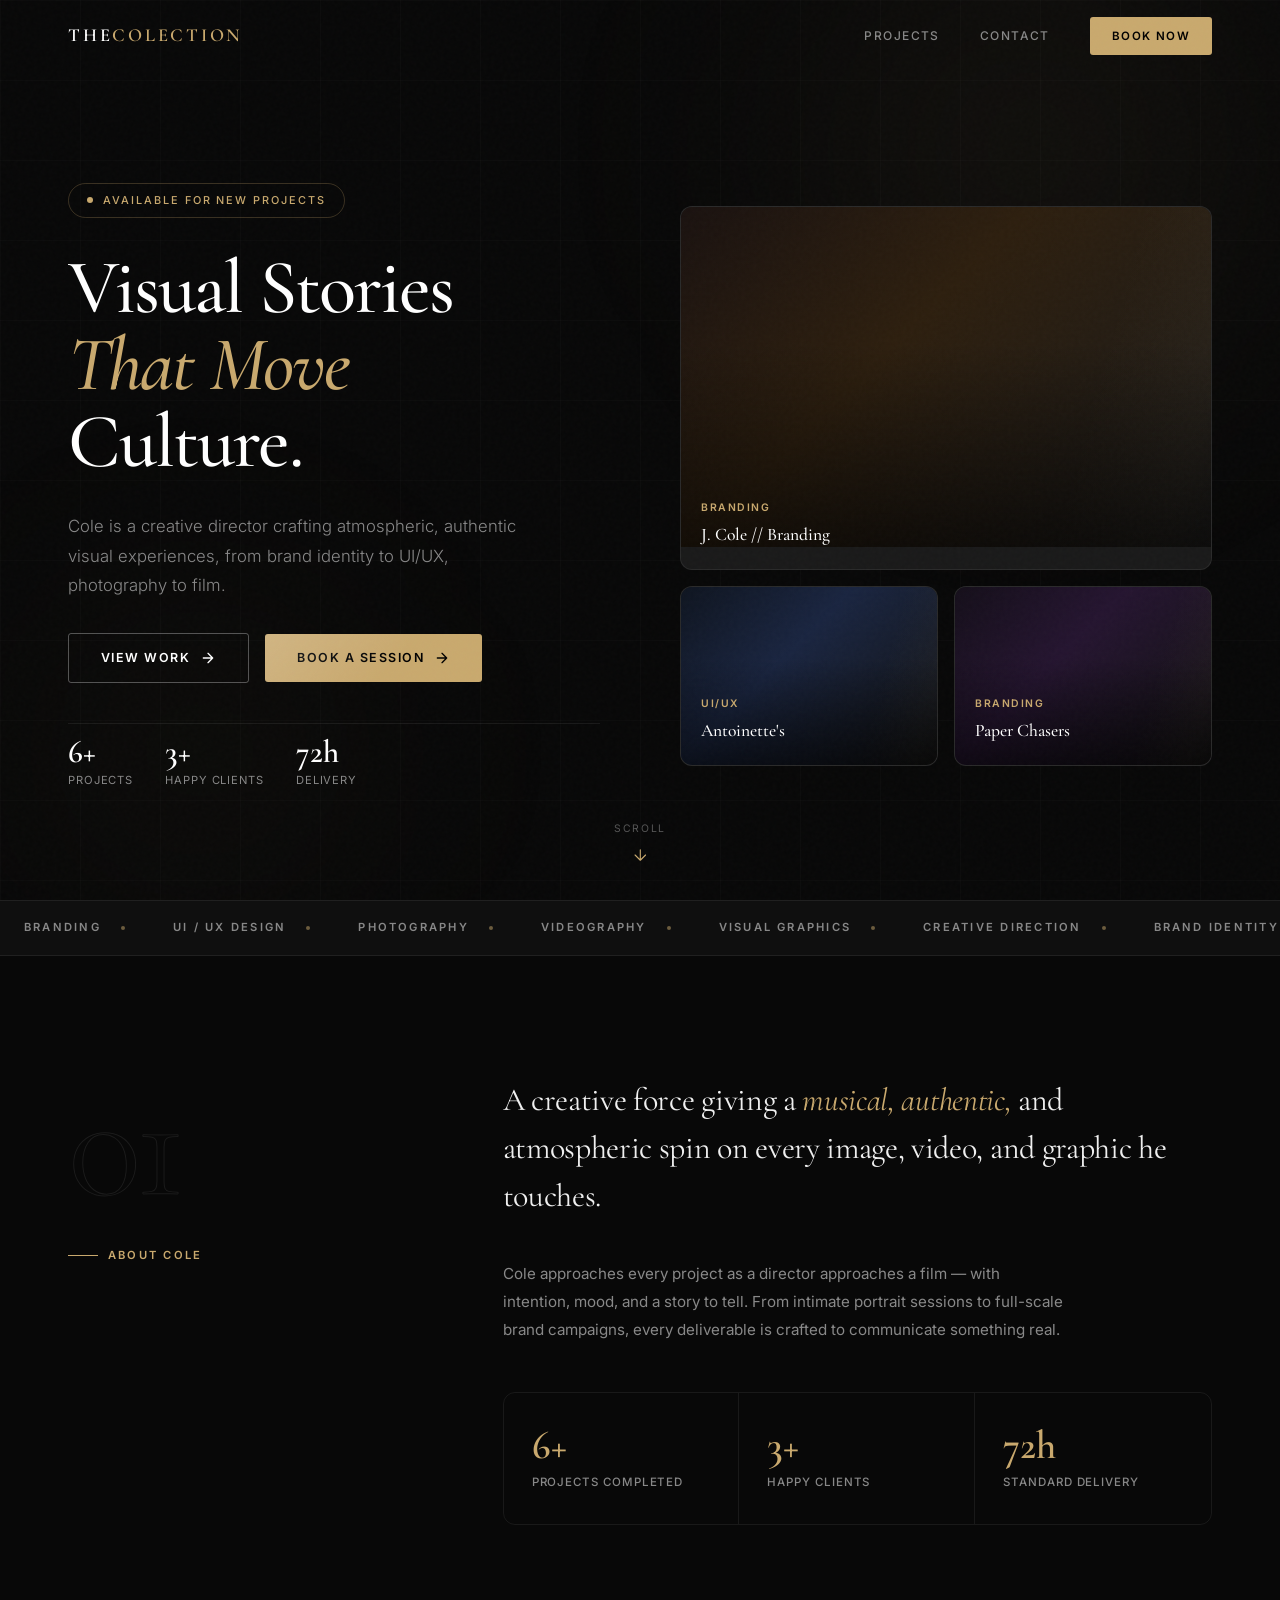
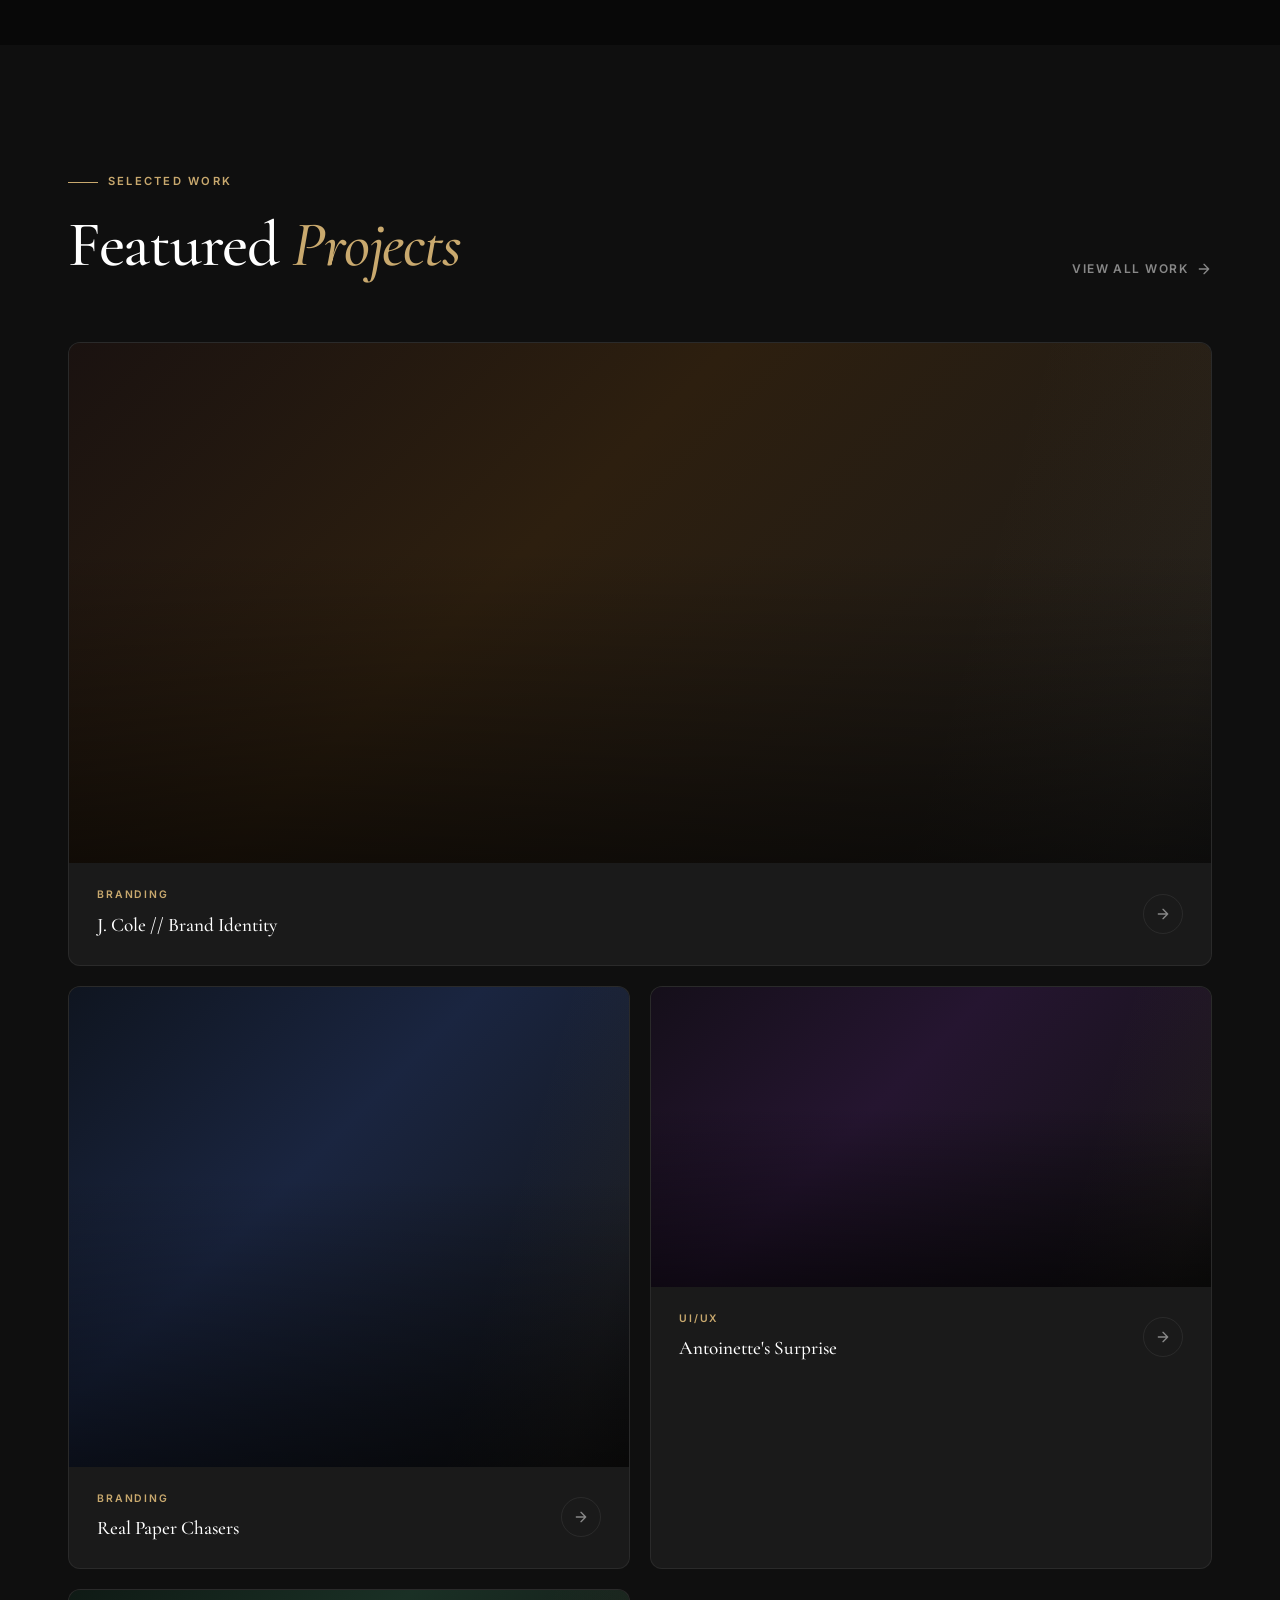
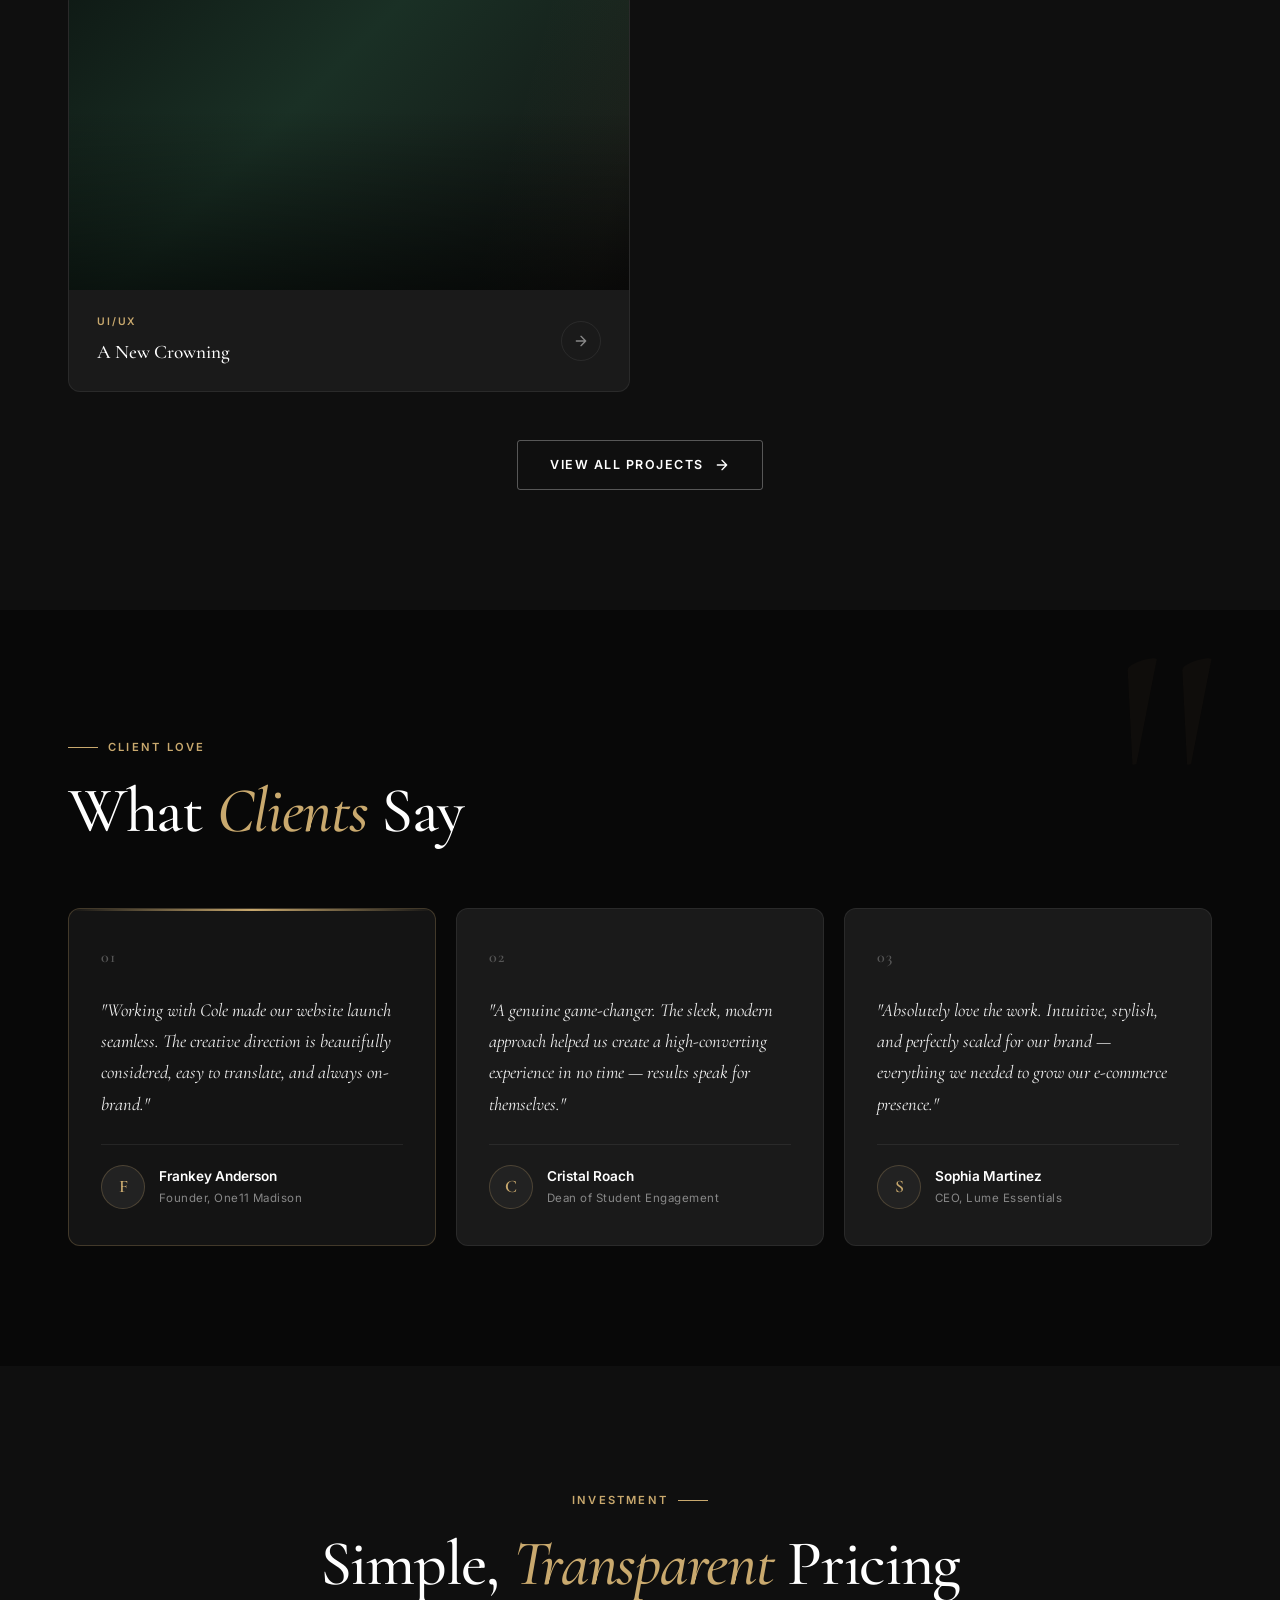
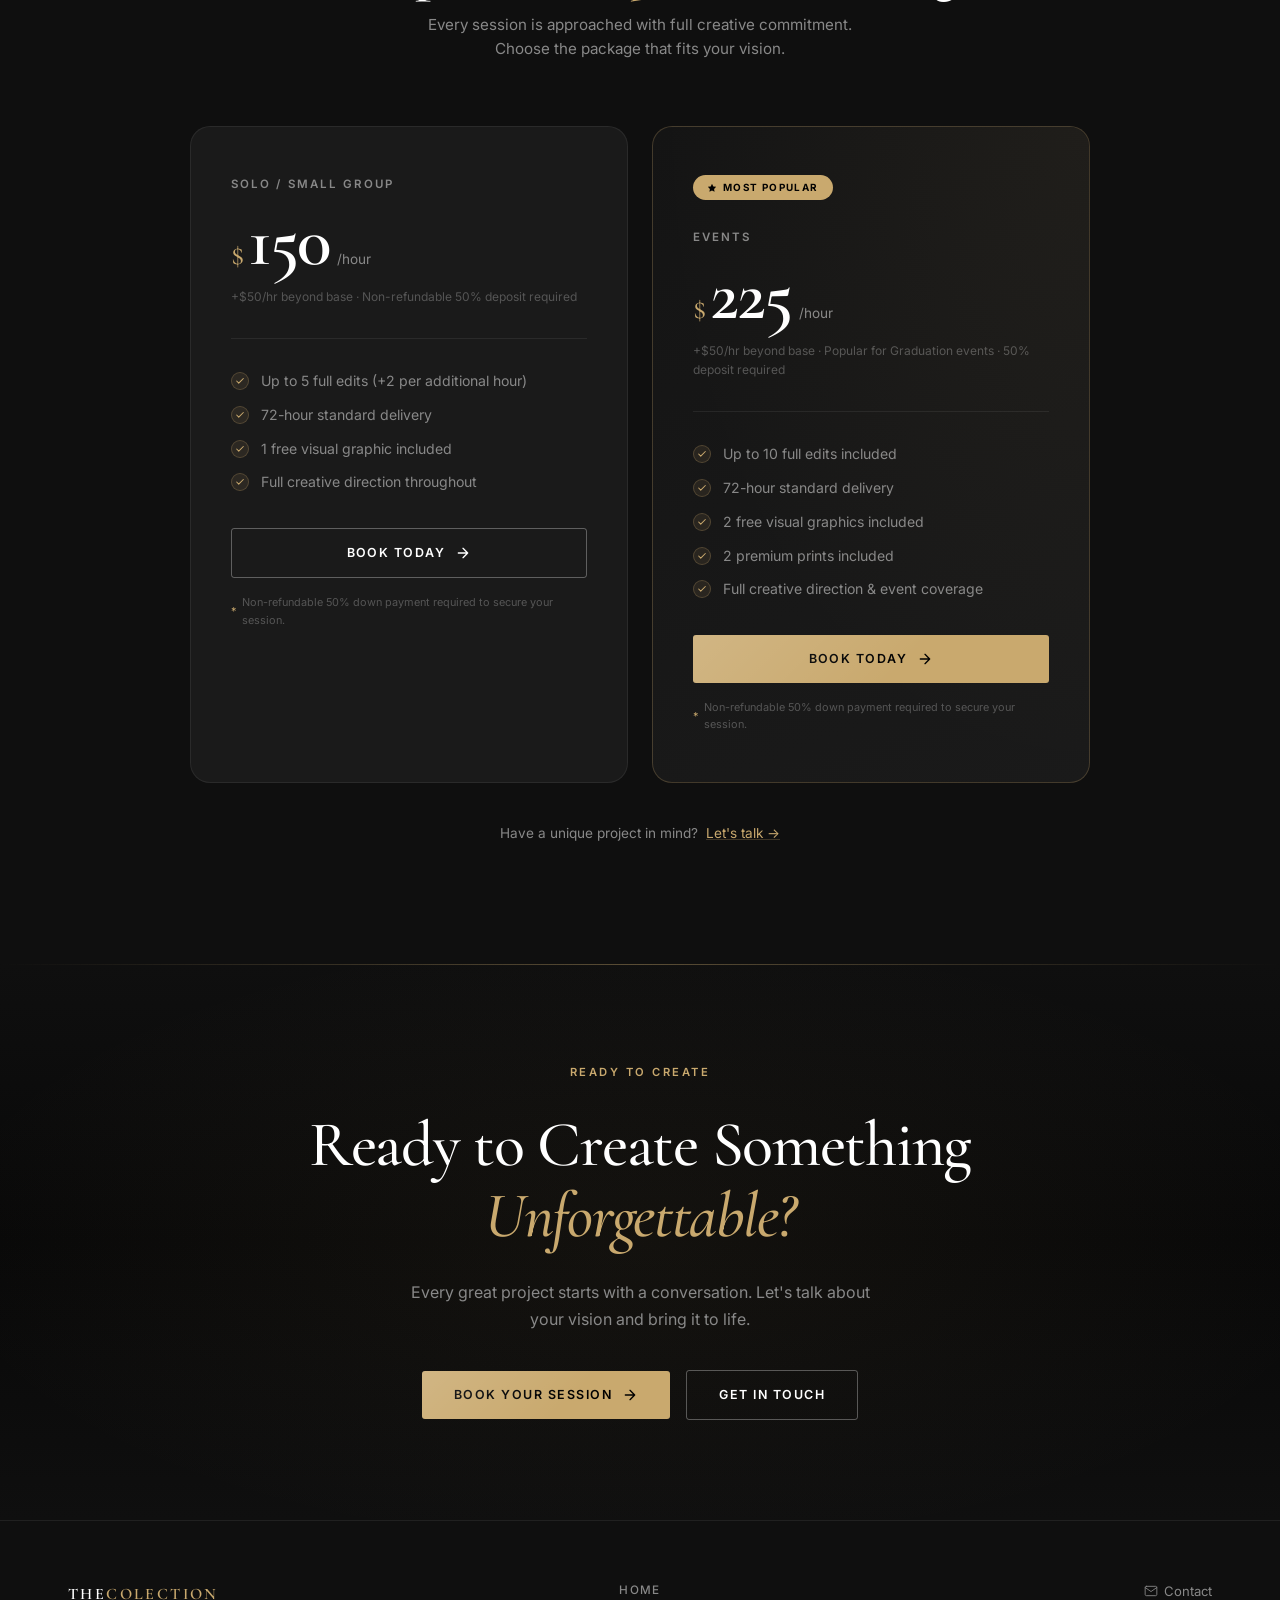
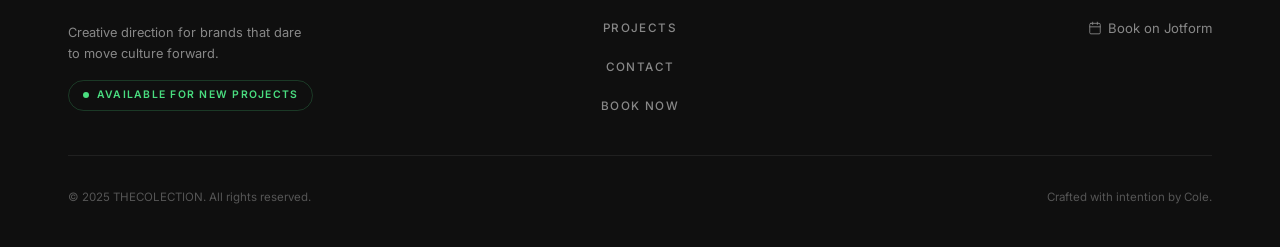
==== commit 677bcef4: "Added email address and made it mailto:." ====
--- a/index.html
+++ b/index.html
@@ -70,7 +70,7 @@
             </h1>
 
             <p class="hero-sub">
-              Cole is a creative director crafting atmospheric, authentic visual experiences — from brand identity to UI/UX, photography to film.
+              Cole is a creative director crafting atmospheric, authentic visual experiences, from brand identity to UI/UX, photography to film.
             </p>
 
             <div class="hero-actions">
--- a/css/style.css
+++ b/css/style.css
@@ -1666,6 +1666,18 @@
   color: var(--text);
 }
 
+a.contact-email-link {
+  color: var(--gold);
+  text-decoration: underline;
+  text-decoration-color: var(--border-gold);
+  text-underline-offset: 3px;
+  word-break: break-word;
+}
+a.contact-email-link:hover {
+  color: var(--gold-light);
+  text-decoration-color: var(--gold);
+}
+
 /* Form */
 .contact-form-wrap {
   background: var(--surface);
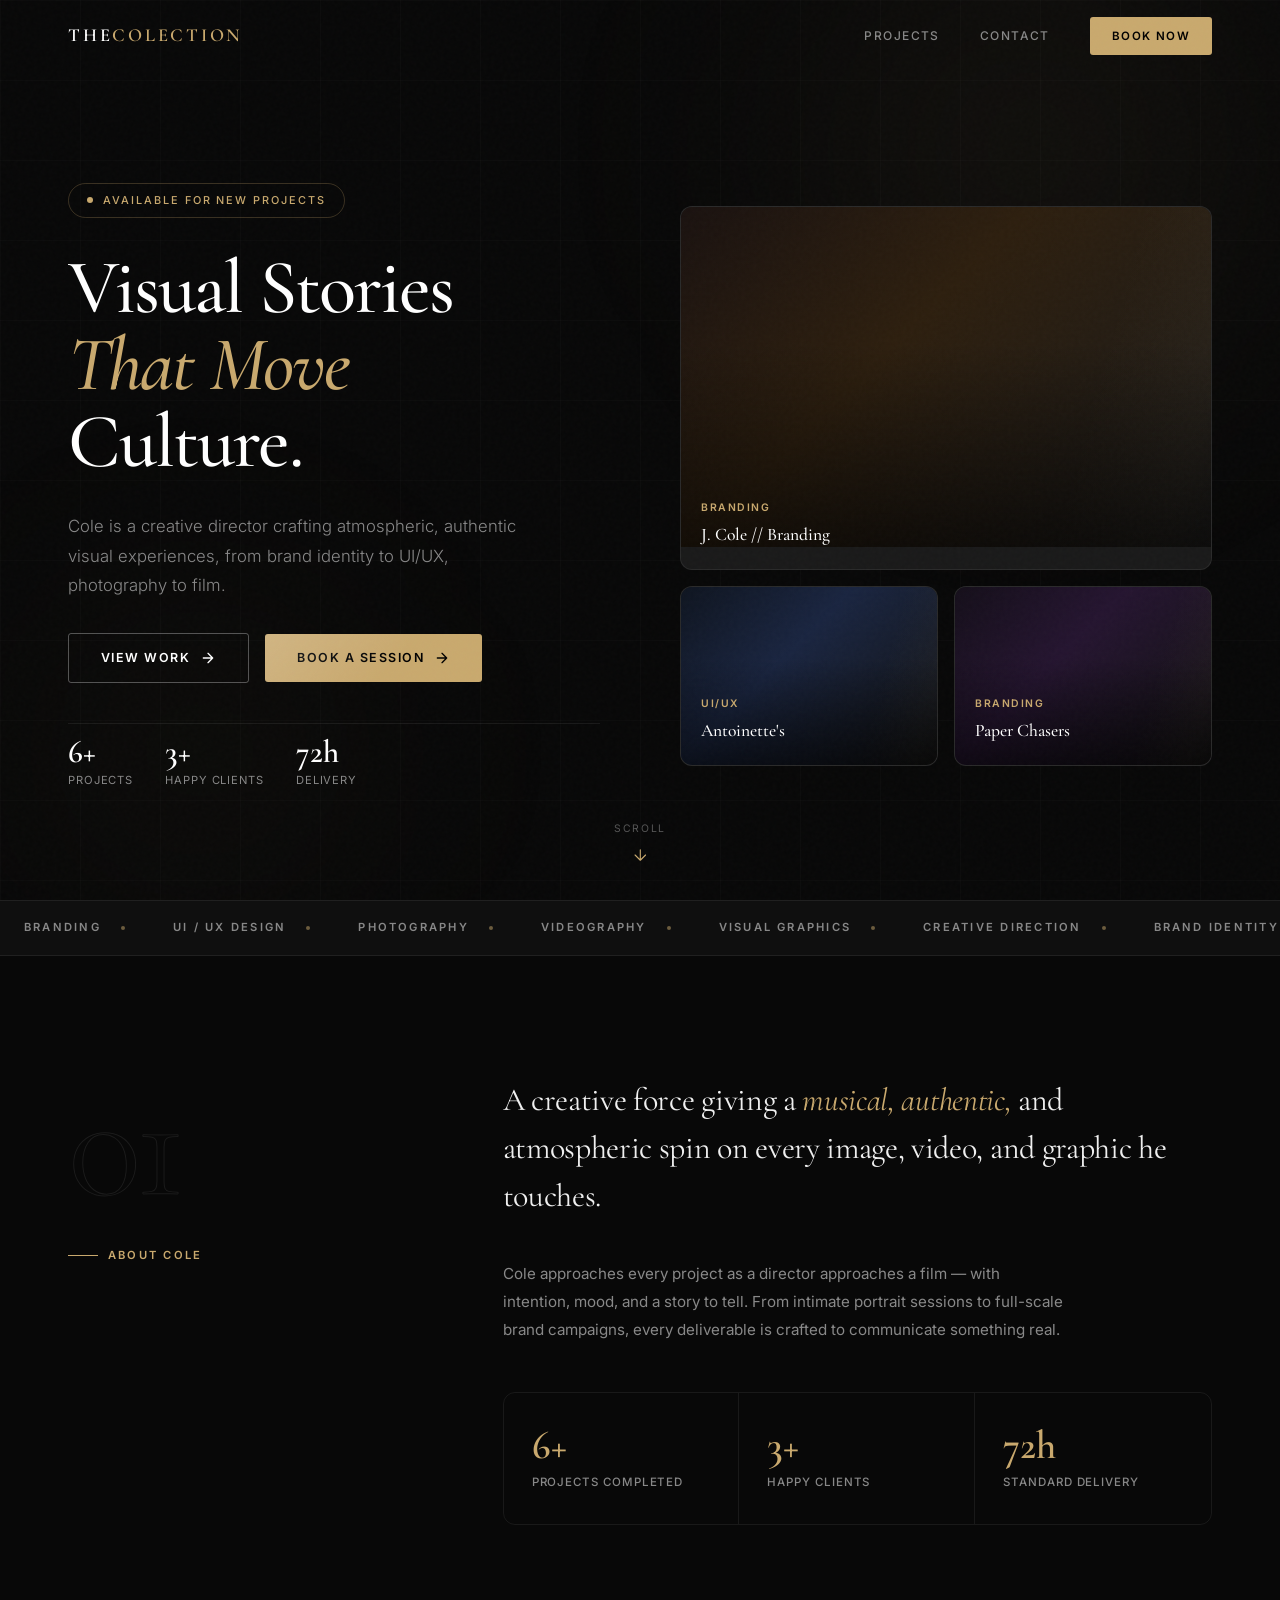
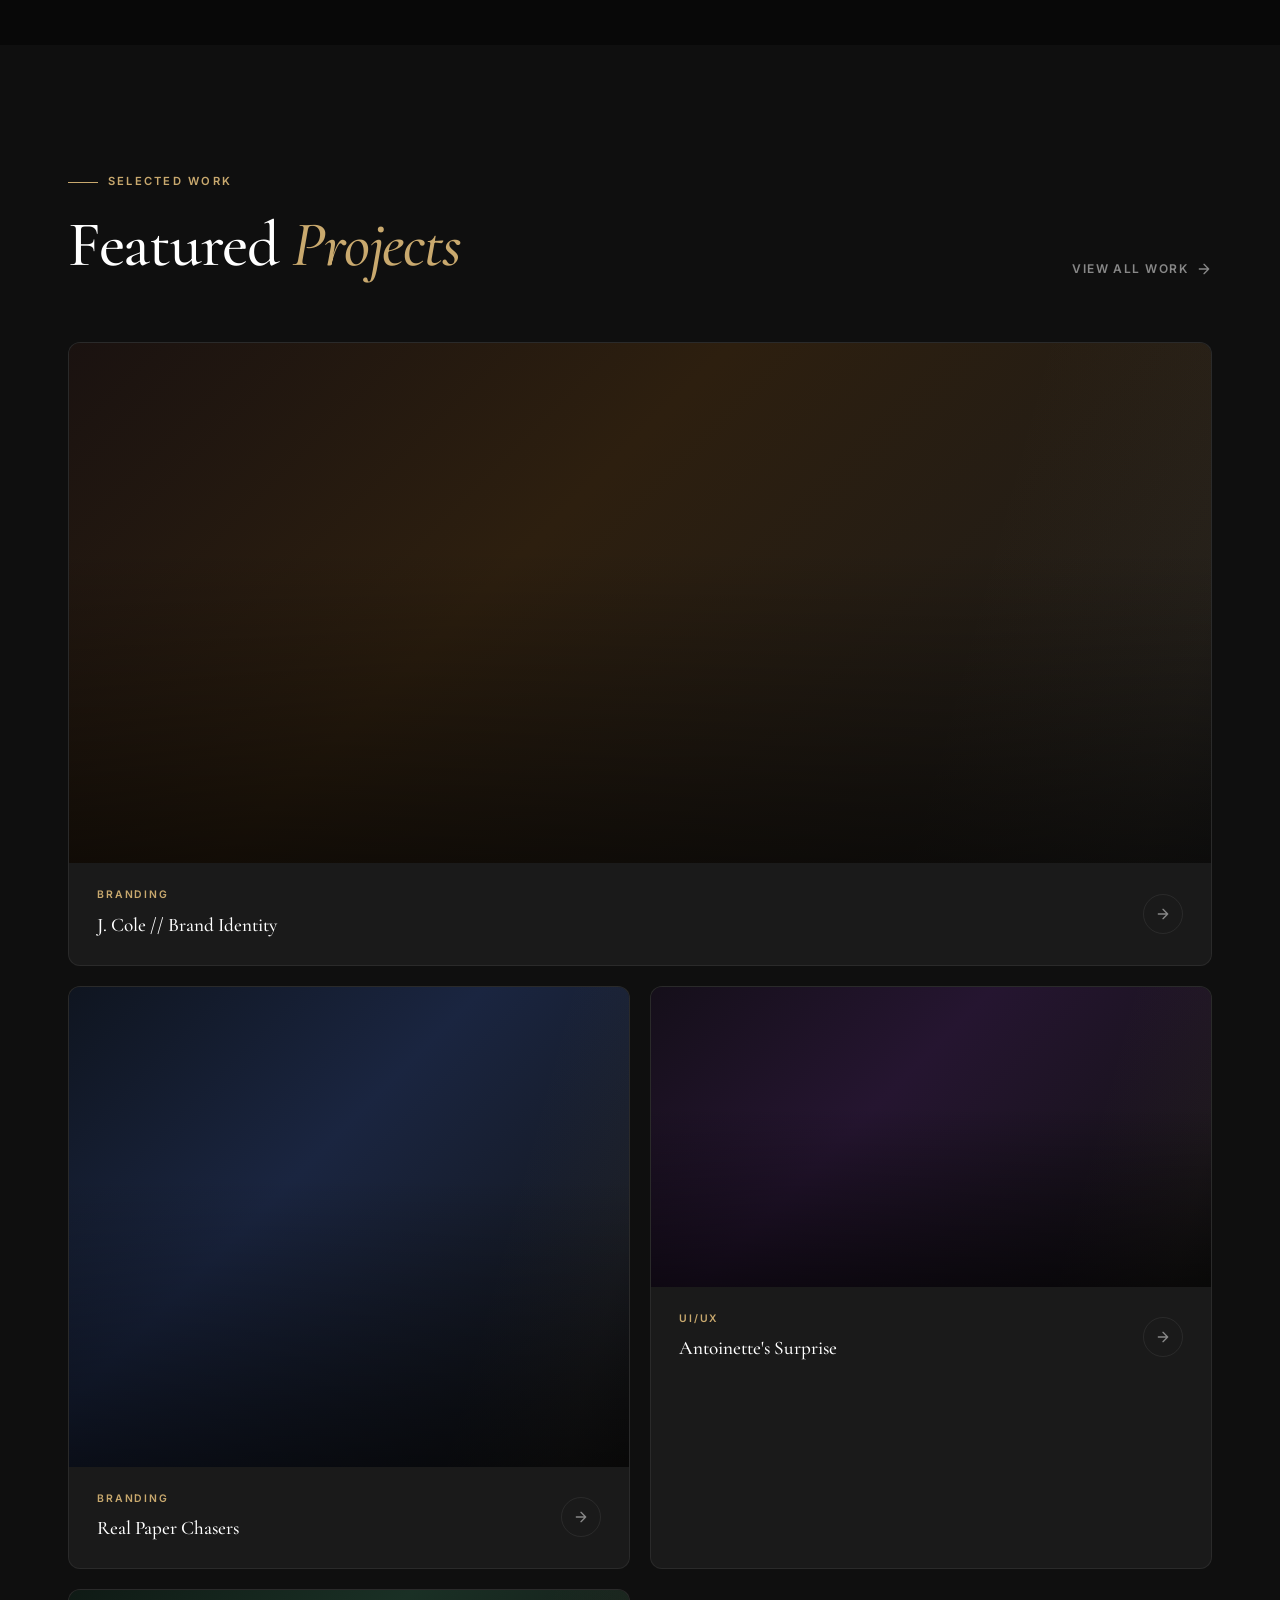
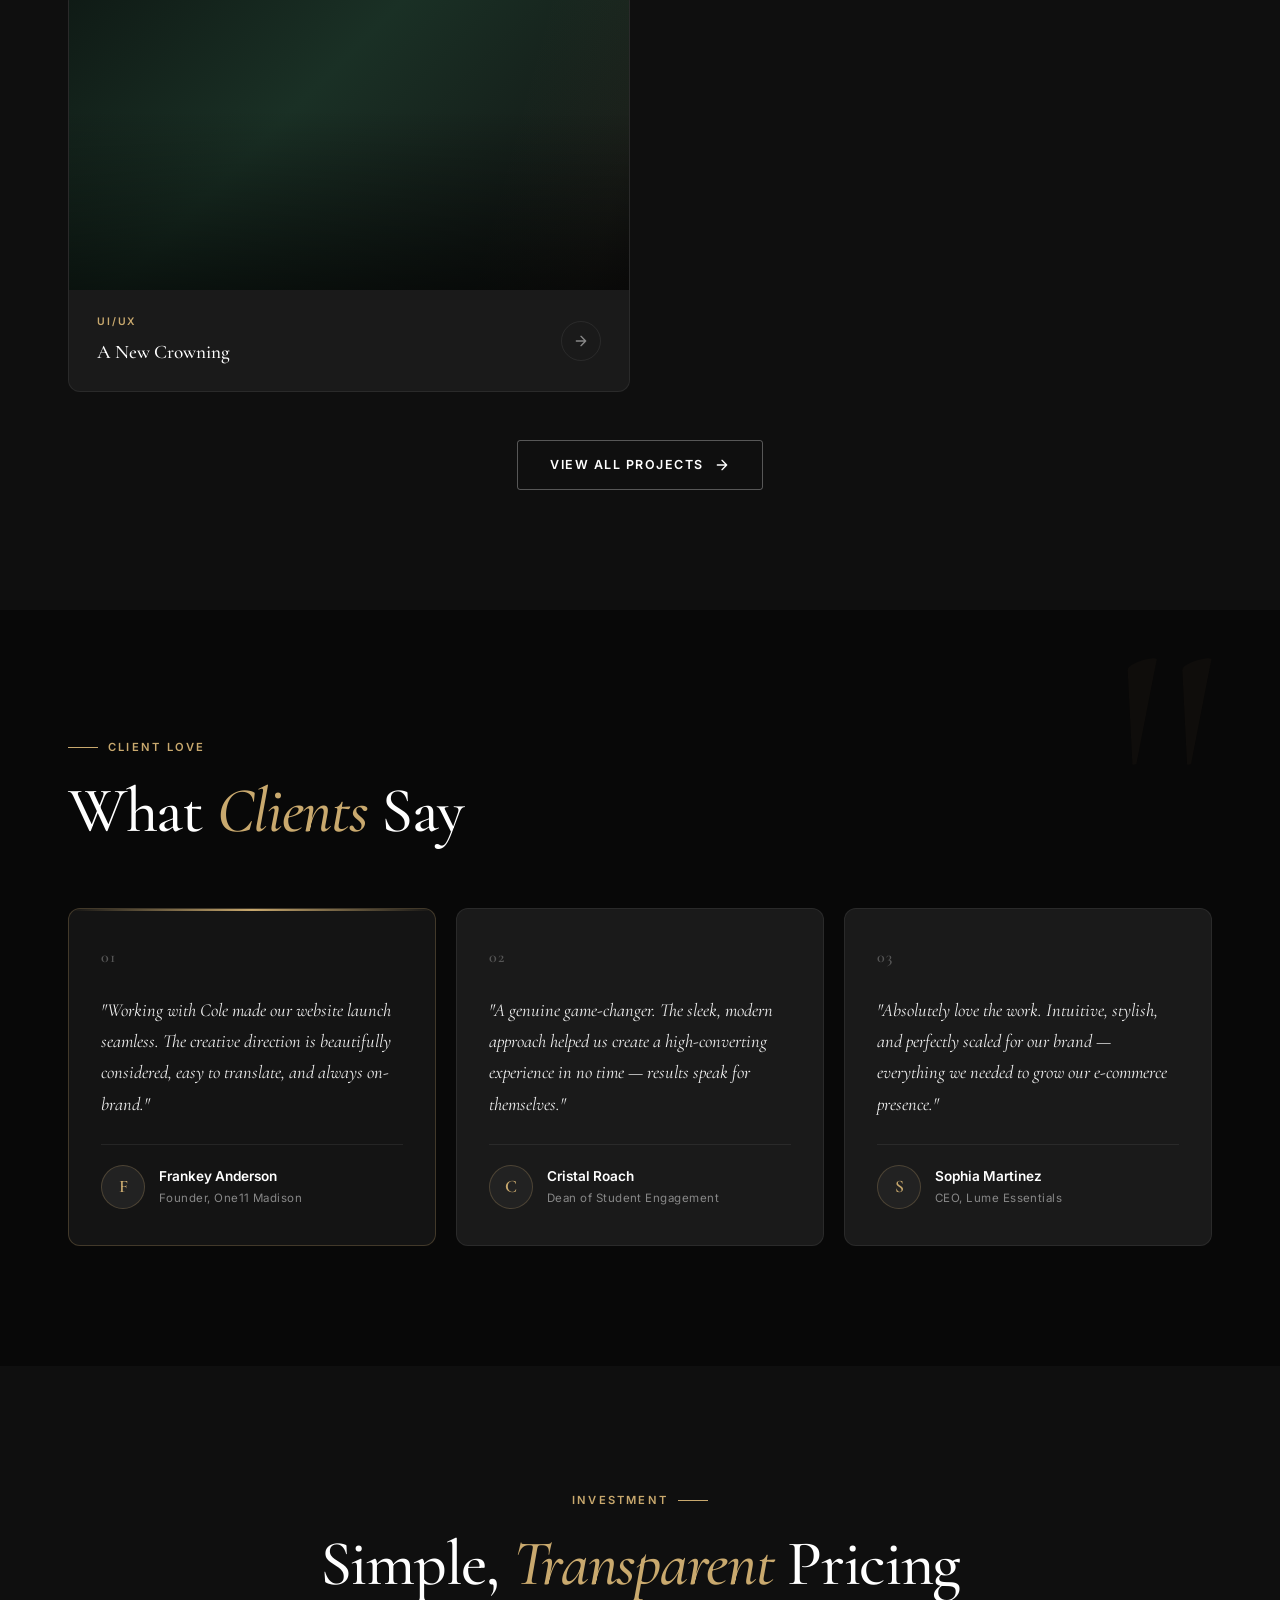
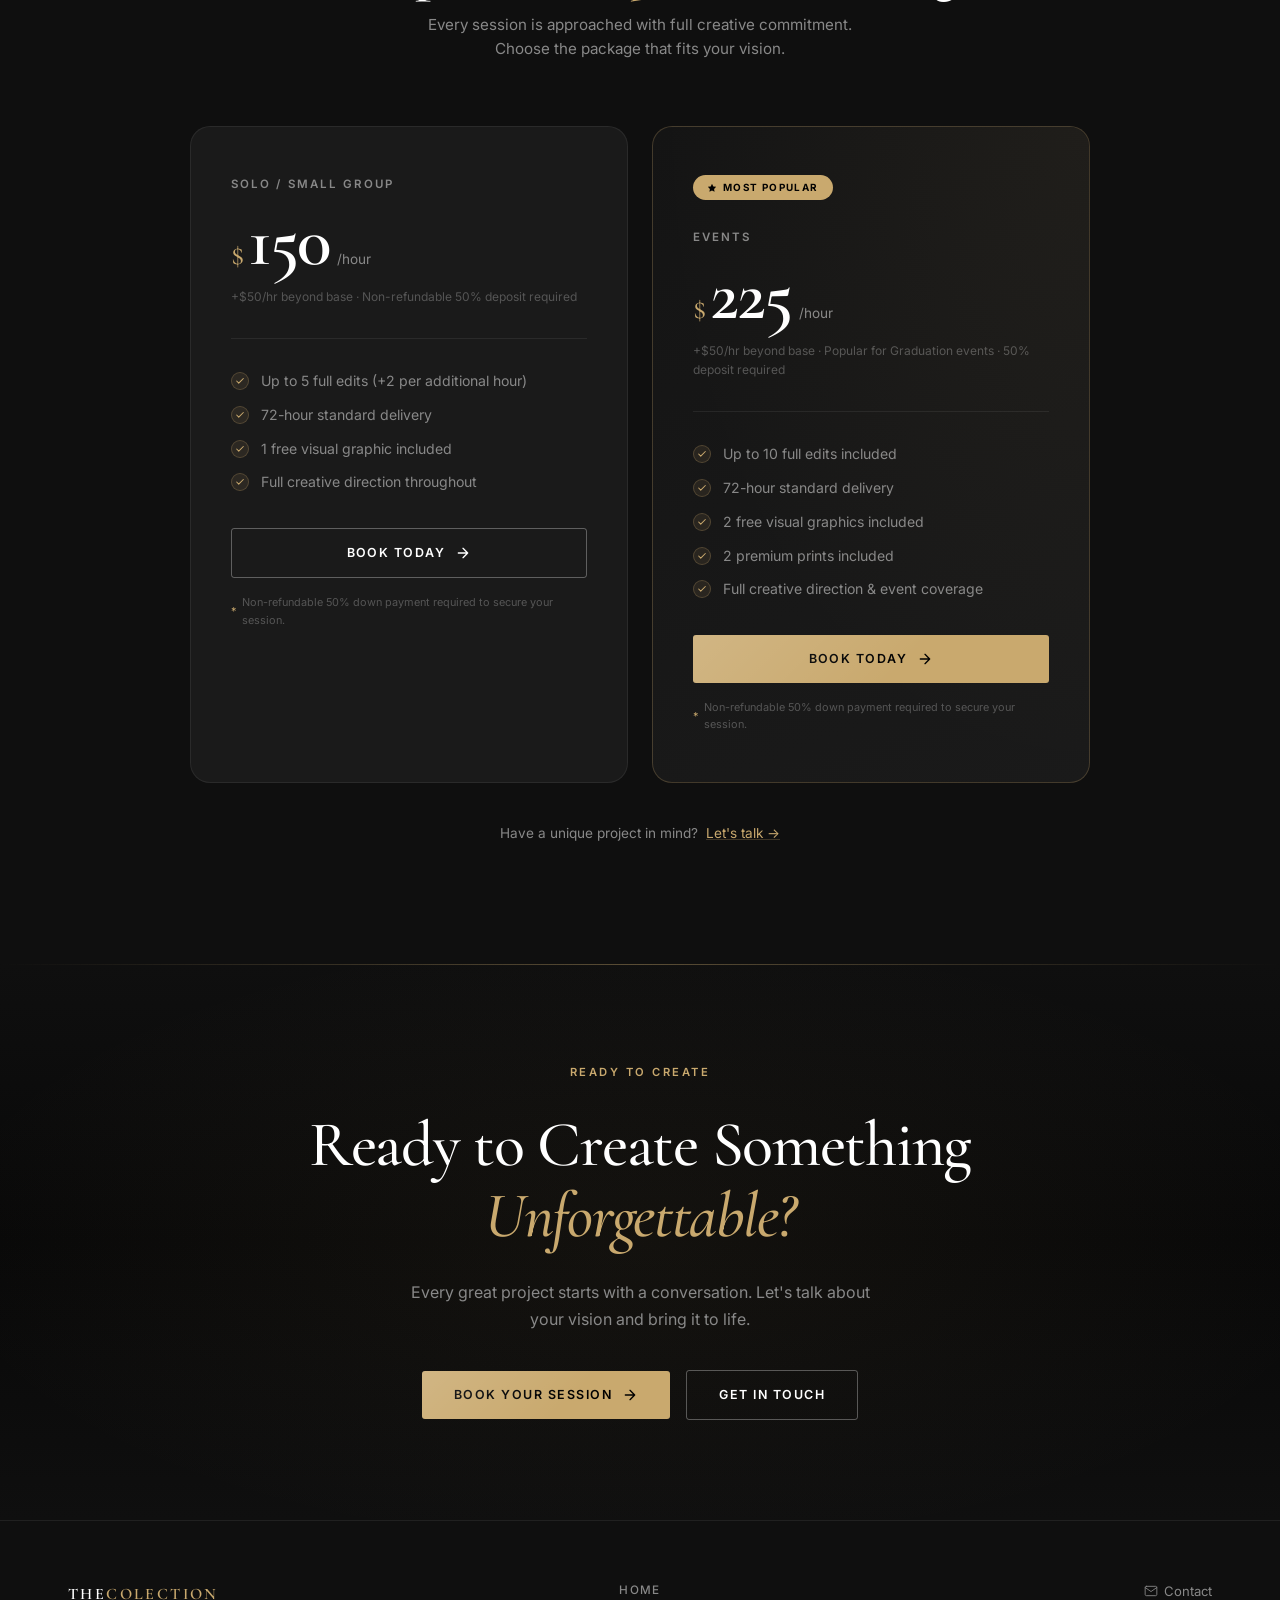
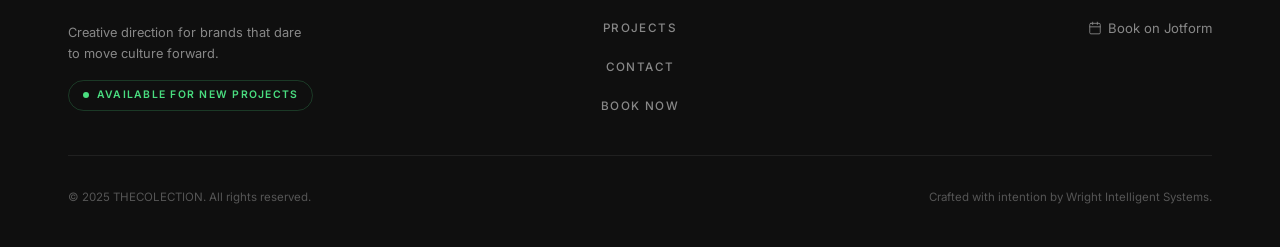
==== commit 1fb34ea1: "Changed the pointer for the Live Preview button." ====
--- a/index.html
+++ b/index.html
@@ -608,7 +608,7 @@
 
       <div class="footer-bottom">
         <p class="footer-copy">&copy; 2025 THECOLECTION. All rights reserved.</p>
-        <p class="footer-made">Crafted with intention by Cole.</p>
+        <p class="footer-made">Crafted with intention by Wright Intelligent Systems.</p>
       </div>
 
     </div>
--- a/css/style.css
+++ b/css/style.css
@@ -1797,6 +1797,289 @@
 .form-book-link:hover { color: var(--gold); }
 
 /* ════════════════════════════════════════════════
+   PROJECT DETAIL PAGE
+   ════════════════════════════════════════════════ */
+
+/* Hero */
+.project-detail-hero {
+  padding: calc(var(--nav-h) + 80px) 0 80px;
+  background: var(--bg);
+  position: relative;
+  overflow: hidden;
+}
+.project-detail-hero::before {
+  content: '';
+  position: absolute;
+  inset: 0;
+  background: radial-gradient(ellipse 60% 50% at 70% 20%, rgba(201,169,110,0.05) 0%, transparent 70%);
+  pointer-events: none;
+}
+.project-detail-hero::after {
+  content: '';
+  position: absolute;
+  bottom: 0;
+  left: 0;
+  right: 0;
+  height: 1px;
+  background: var(--border);
+}
+
+.project-detail-back {
+  display: inline-flex;
+  align-items: center;
+  gap: 8px;
+  font-size: 0.7rem;
+  font-weight: 600;
+  letter-spacing: 0.14em;
+  text-transform: uppercase;
+  color: var(--text-muted);
+  margin-bottom: 36px;
+  transition: color 0.3s ease;
+}
+.project-detail-back svg {
+  transition: transform 0.3s var(--ease-out);
+}
+.project-detail-back:hover { color: var(--gold); }
+.project-detail-back:hover svg { transform: translateX(-4px); }
+
+.project-detail-hero-inner {
+  position: relative;
+  z-index: 1;
+  display: grid;
+  grid-template-columns: 1fr auto;
+  gap: 60px;
+  align-items: end;
+}
+
+.project-detail-eyebrow {
+  display: inline-flex;
+  align-items: center;
+  gap: 10px;
+  font-size: 0.68rem;
+  font-weight: 600;
+  letter-spacing: 0.2em;
+  text-transform: uppercase;
+  color: var(--gold);
+  margin-bottom: 18px;
+}
+.project-detail-eyebrow::before {
+  content: '';
+  width: 28px;
+  height: 1px;
+  background: var(--gold);
+}
+
+.project-detail-title {
+  font-family: var(--font-display);
+  font-size: clamp(3.2rem, 8vw, 7rem);
+  font-weight: 500;
+  line-height: 0.95;
+  letter-spacing: -0.03em;
+  color: var(--white);
+  margin-bottom: 28px;
+}
+.project-detail-title em {
+  font-style: italic;
+  color: var(--gold);
+}
+
+.project-detail-tagline {
+  font-size: 1rem;
+  color: var(--text-muted);
+  line-height: 1.7;
+  max-width: 520px;
+}
+
+/* Metadata strip */
+.project-detail-meta {
+  display: flex;
+  flex-direction: column;
+  gap: 20px;
+  align-items: flex-end;
+  padding-left: 40px;
+  border-left: 1px solid var(--border-gold);
+  align-self: end;
+}
+
+.project-detail-meta-item {
+  text-align: right;
+}
+.project-detail-meta-label {
+  font-size: 0.62rem;
+  font-weight: 600;
+  letter-spacing: 0.16em;
+  text-transform: uppercase;
+  color: var(--text-dim);
+  margin-bottom: 4px;
+}
+.project-detail-meta-value {
+  font-family: var(--font-display);
+  font-size: 1rem;
+  color: var(--text);
+  font-weight: 500;
+}
+
+/* Problem / Solution */
+.project-detail-body {
+  padding: 96px 0;
+  background: var(--bg);
+}
+
+.project-detail-columns {
+  display: grid;
+  grid-template-columns: 1fr 1px 1fr;
+  gap: 0 60px;
+  align-items: start;
+}
+
+.project-detail-divider {
+  background: var(--border-gold);
+  width: 1px;
+  align-self: stretch;
+}
+
+.project-detail-column {
+  padding: 36px 40px;
+  background: var(--surface);
+  border: 1px solid var(--border);
+  border-radius: var(--radius);
+}
+
+.project-detail-col-label {
+  font-size: 0.65rem;
+  font-weight: 600;
+  letter-spacing: 0.2em;
+  text-transform: uppercase;
+  color: var(--gold);
+  margin-bottom: 16px;
+  display: flex;
+  align-items: center;
+  gap: 10px;
+}
+.project-detail-col-label::before {
+  content: '';
+  width: 22px;
+  height: 1px;
+  background: var(--gold);
+}
+
+.project-detail-col-heading {
+  font-family: var(--font-display);
+  font-size: 1.75rem;
+  font-weight: 500;
+  color: var(--white);
+  line-height: 1.15;
+  margin-bottom: 20px;
+}
+
+.project-detail-col-body {
+  font-size: 0.92rem;
+  color: var(--text-muted);
+  line-height: 1.8;
+}
+
+/* Image Gallery */
+.project-gallery-section {
+  padding: 0 0 96px;
+  background: var(--bg);
+}
+
+.project-gallery-header {
+  display: flex;
+  align-items: center;
+  justify-content: space-between;
+  margin-bottom: 40px;
+  padding-bottom: 24px;
+  border-bottom: 1px solid var(--border);
+}
+
+.project-gallery-title {
+  font-family: var(--font-display);
+  font-size: 1.5rem;
+  font-weight: 500;
+  color: var(--white);
+}
+
+.project-gallery-count {
+  font-size: 0.68rem;
+  font-weight: 600;
+  letter-spacing: 0.16em;
+  text-transform: uppercase;
+  color: var(--text-dim);
+}
+
+.project-gallery-grid {
+  display: grid;
+  grid-template-columns: repeat(2, 1fr);
+  gap: 16px;
+}
+
+.project-gallery-item {
+  border-radius: var(--radius);
+  overflow: hidden;
+  border: 1px solid var(--border);
+  transition: border-color 0.4s ease, box-shadow 0.4s ease;
+  aspect-ratio: 4 / 3;
+  background: var(--surface);
+}
+.project-gallery-item:hover {
+  border-color: var(--border-gold);
+  box-shadow: 0 20px 60px rgba(0,0,0,0.5);
+}
+.project-gallery-item img {
+  width: 100%;
+  height: 100%;
+  object-fit: cover;
+  display: block;
+  transition: transform 0.6s var(--ease-out);
+}
+.project-gallery-item:hover img {
+  transform: scale(1.04);
+}
+
+/* More Projects */
+.project-more-section {
+  padding: 0 0 0;
+  background: var(--bg);
+  border-top: 1px solid var(--border);
+}
+
+.project-more-inner {
+  padding: 72px 0 0;
+}
+
+.project-more-header {
+  display: flex;
+  align-items: center;
+  justify-content: space-between;
+  margin-bottom: 40px;
+}
+
+.project-more-label {
+  font-size: 0.7rem;
+  font-weight: 600;
+  letter-spacing: 0.2em;
+  text-transform: uppercase;
+  color: var(--gold);
+  display: flex;
+  align-items: center;
+  gap: 10px;
+}
+.project-more-label::before {
+  content: '';
+  width: 28px;
+  height: 1px;
+  background: var(--gold);
+}
+
+.project-more-grid {
+  display: grid;
+  grid-template-columns: repeat(2, 1fr);
+  gap: 20px;
+  padding-bottom: 80px;
+}
+
+/* ════════════════════════════════════════════════
    RESPONSIVE
    ════════════════════════════════════════════════ */
 @media (max-width: 1100px) {
@@ -1873,6 +2156,14 @@
 
   /* Projects page grid */
   .projects-full-grid { grid-template-columns: 1fr; }
+
+  /* Project detail */
+  .project-detail-hero-inner { grid-template-columns: 1fr; gap: 40px; }
+  .project-detail-meta { flex-direction: row; flex-wrap: wrap; align-items: flex-start; border-left: none; padding-left: 0; border-top: 1px solid var(--border-gold); padding-top: 24px; }
+  .project-detail-meta-item { text-align: left; }
+  .project-detail-columns { grid-template-columns: 1fr; gap: 20px; }
+  .project-detail-divider { display: none; }
+  .project-more-grid { grid-template-columns: 1fr; }
 }
 
 @media (max-width: 640px) {
@@ -1882,6 +2173,8 @@
   }
 
   .projects-grid { grid-template-columns: 1fr; }
+  .project-gallery-grid { grid-template-columns: 1fr; }
+  .project-detail-column { padding: 24px 20px; }
   .project-card.featured .project-visual { height: 320px; }
   .project-card.tall .project-visual { height: 300px; }
   .project-card.regular .project-visual { height: 240px; }
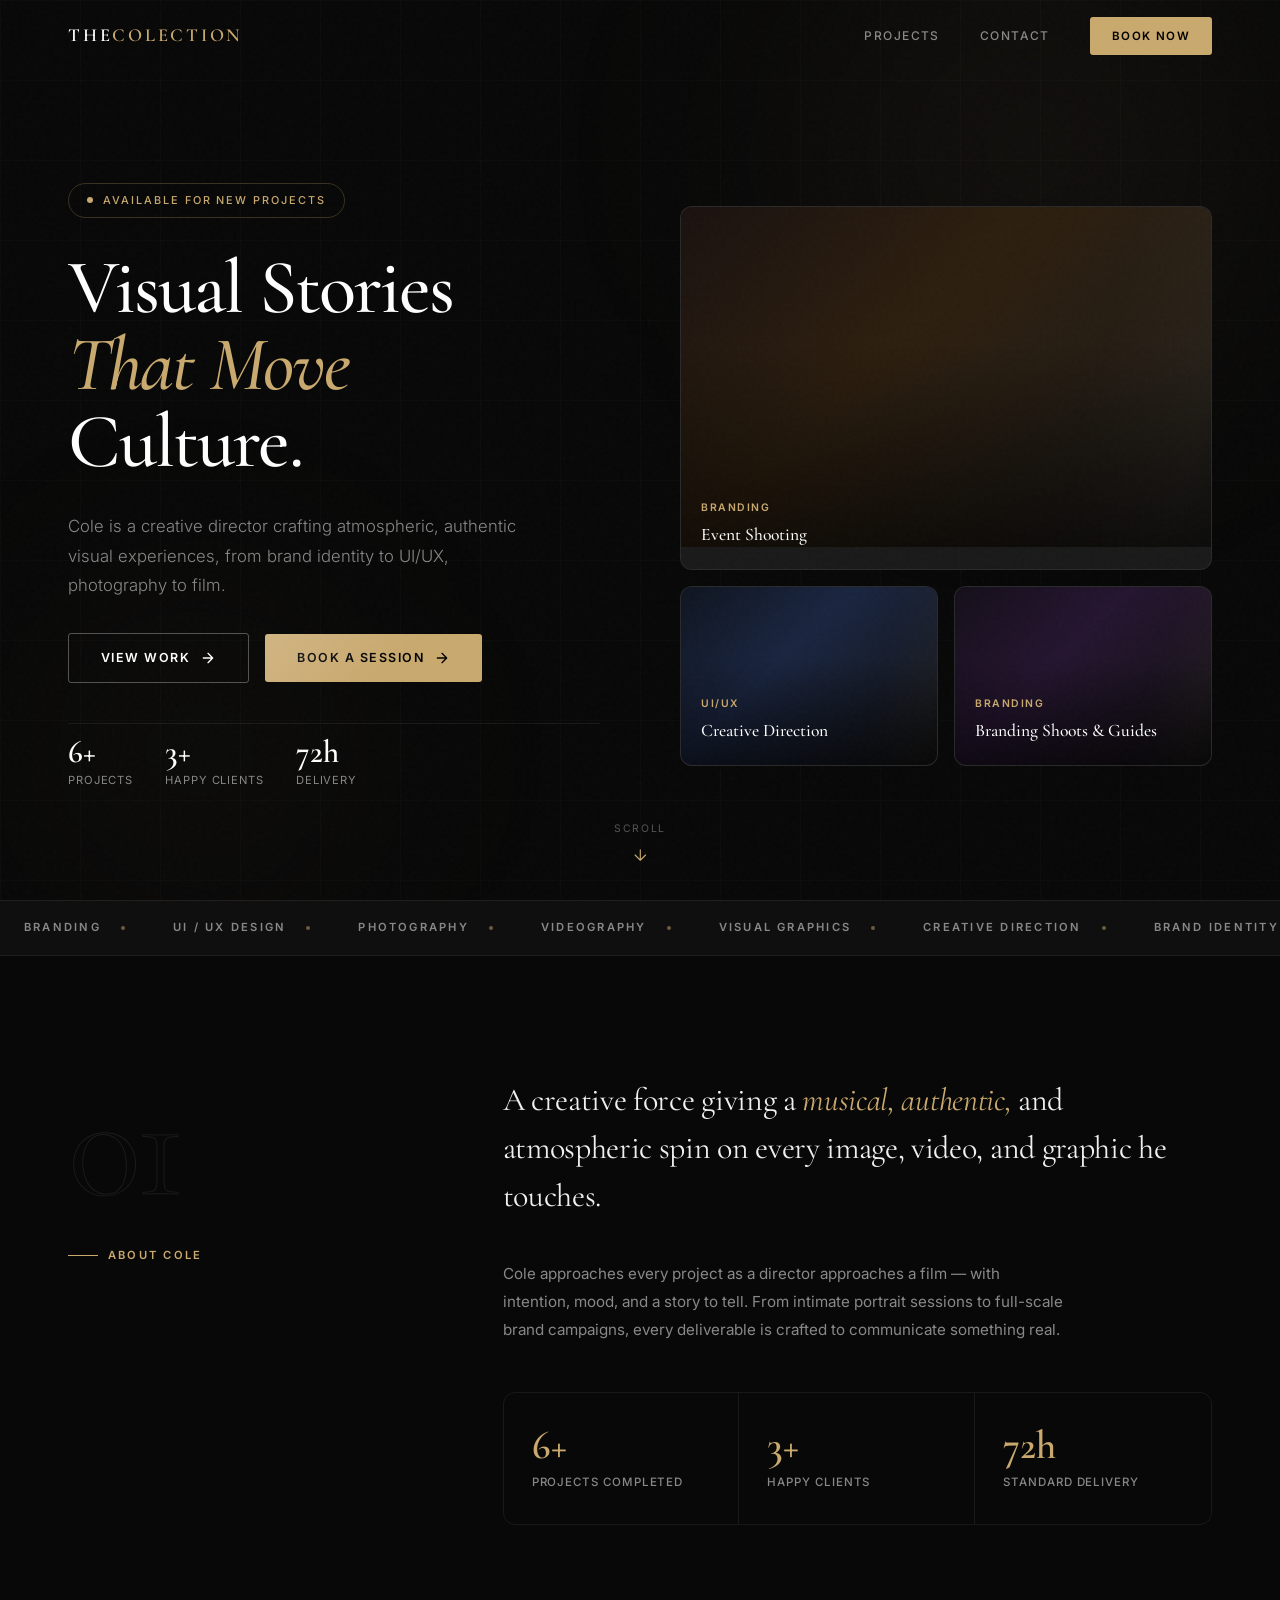
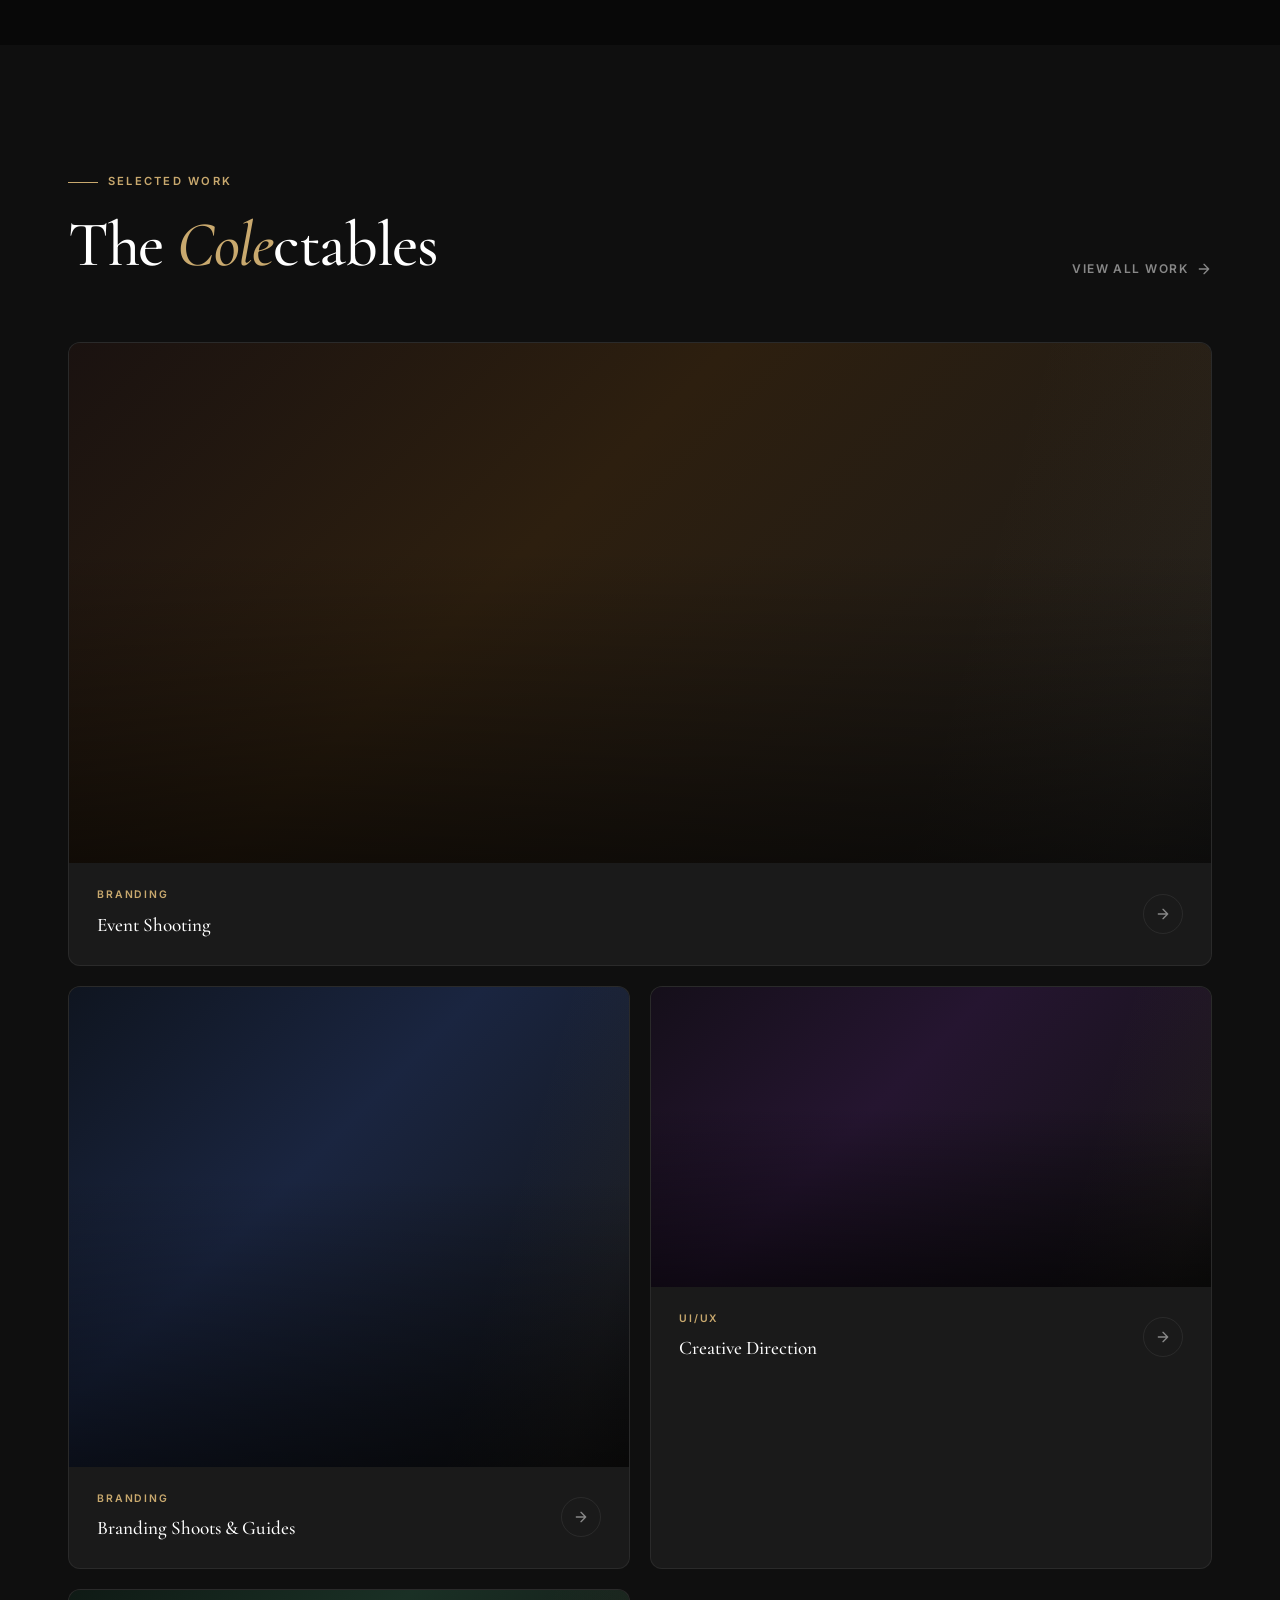
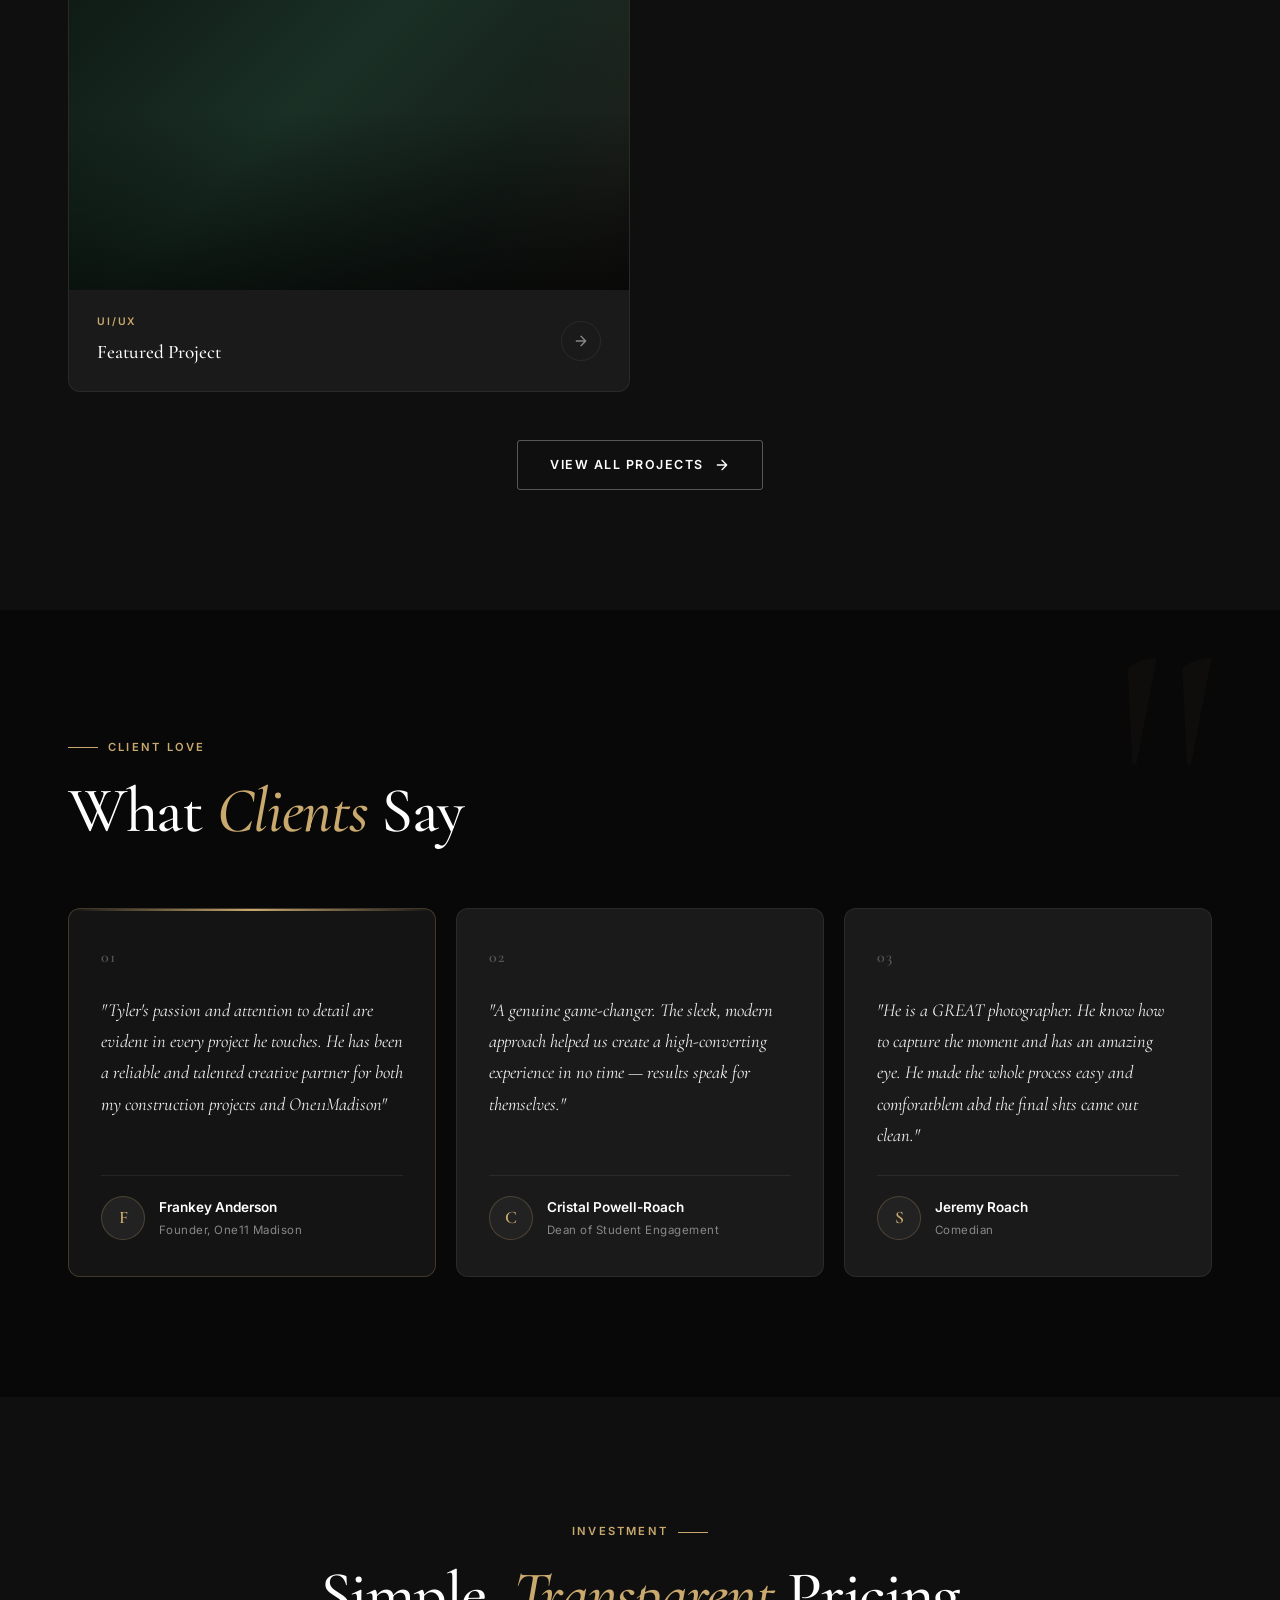
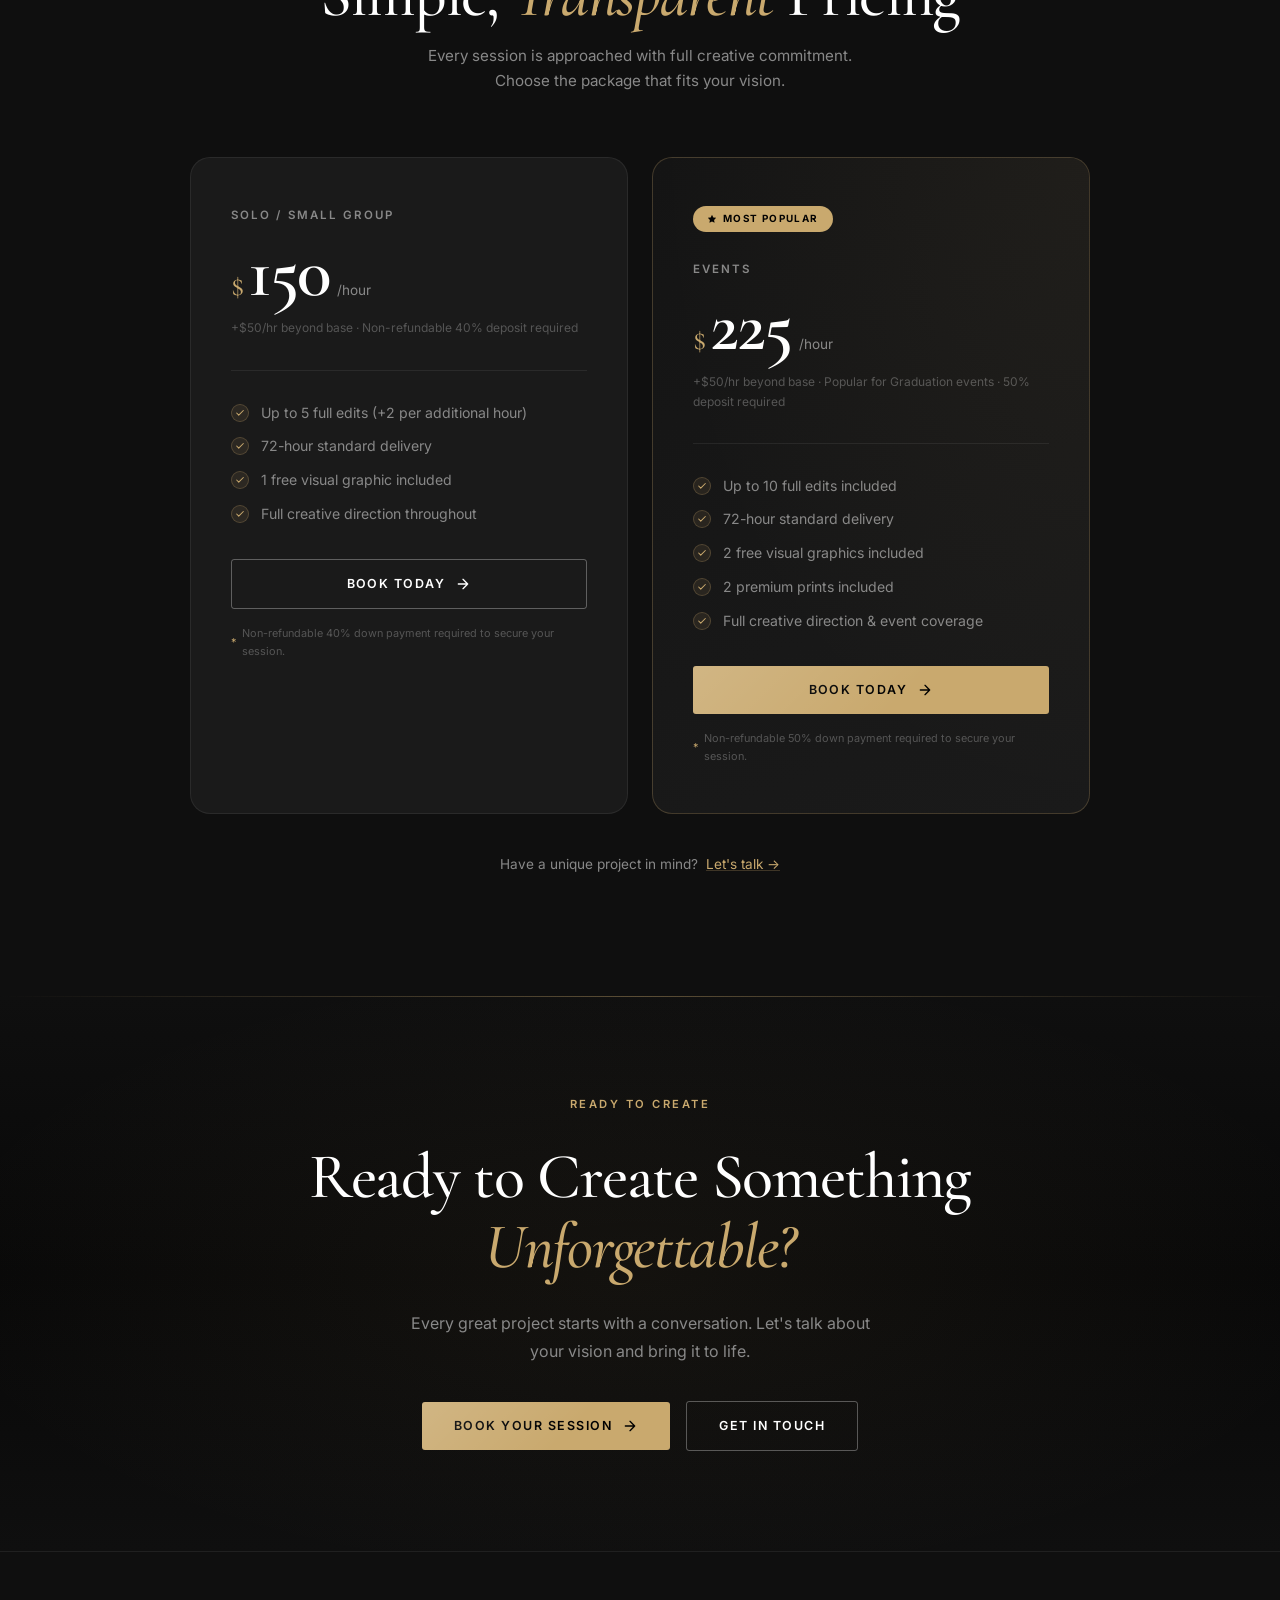
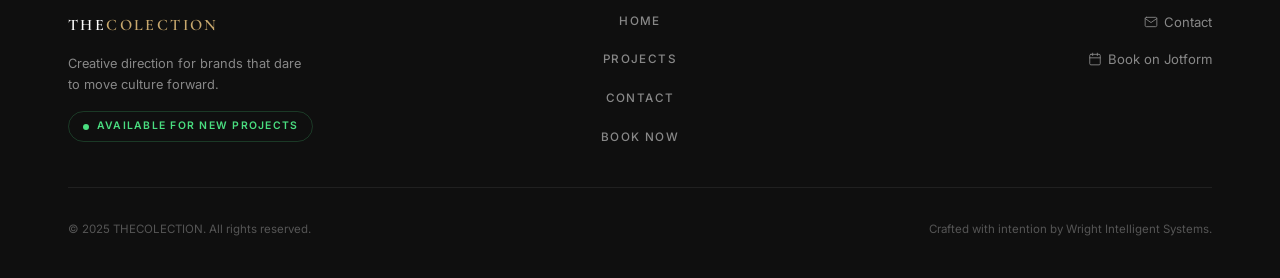
==== commit 16df5c86: "Changed card names and html file names." ====
--- a/index.html
+++ b/index.html
@@ -112,7 +112,7 @@
               </div>
               <div class="hero-card-meta">
                 <div class="hero-card-category">Branding</div>
-                <div class="hero-card-title">J. Cole // Branding</div>
+                <div class="hero-card-title">Event Shooting</div>
               </div>
             </div>
 
@@ -124,7 +124,7 @@
                 </div>
                 <div class="hero-card-meta">
                   <div class="hero-card-category">UI/UX</div>
-                  <div class="hero-card-title">Antoinette's</div>
+                  <div class="hero-card-title">Creative Direction</div>
                 </div>
               </div>
               <div class="hero-card">
@@ -133,7 +133,7 @@
                 </div>
                 <div class="hero-card-meta">
                   <div class="hero-card-category">Branding</div>
-                  <div class="hero-card-title">Paper Chasers</div>
+                  <div class="hero-card-title">Branding Shoots & Guides</div>
                 </div>
               </div>
             </div>
@@ -220,7 +220,7 @@
       <div class="projects-header">
         <div>
           <div class="section-label reveal">Selected Work</div>
-          <h2 class="section-title reveal reveal-delay-1">Featured <em>Projects</em></h2>
+          <h2 class="section-title reveal reveal-delay-1">The <em>Cole</em>ctables</h2>
         </div>
         <a href="projects.html" class="projects-view-all reveal">
           View All Work
@@ -248,7 +248,7 @@
           <div class="project-info">
             <div class="project-meta">
               <div class="project-category">Branding</div>
-              <div class="project-title">J. Cole // Brand Identity</div>
+              <div class="project-title">Event Shooting</div>
             </div>
             <div class="project-arrow">
               <svg viewBox="0 0 24 24" fill="none" stroke-width="2" stroke-linecap="round" stroke-linejoin="round">
@@ -274,7 +274,7 @@
           <div class="project-info">
             <div class="project-meta">
               <div class="project-category">Branding</div>
-              <div class="project-title">Real Paper Chasers</div>
+              <div class="project-title">Branding Shoots & Guides</div>
             </div>
             <div class="project-arrow">
               <svg viewBox="0 0 24 24" fill="none" stroke-width="2" stroke-linecap="round" stroke-linejoin="round">
@@ -300,7 +300,7 @@
           <div class="project-info">
             <div class="project-meta">
               <div class="project-category">UI/UX</div>
-              <div class="project-title">Antoinette's Surprise</div>
+              <div class="project-title">Creative Direction</div>
             </div>
             <div class="project-arrow">
               <svg viewBox="0 0 24 24" fill="none" stroke-width="2" stroke-linecap="round" stroke-linejoin="round">
@@ -326,7 +326,7 @@
           <div class="project-info">
             <div class="project-meta">
               <div class="project-category">UI/UX</div>
-              <div class="project-title">A New Crowning</div>
+              <div class="project-title">Featured Project</div>
             </div>
             <div class="project-arrow">
               <svg viewBox="0 0 24 24" fill="none" stroke-width="2" stroke-linecap="round" stroke-linejoin="round">
@@ -366,7 +366,10 @@
         <div class="testimonial-card reveal">
           <div class="testimonial-number">01</div>
           <blockquote class="testimonial-quote">
-            "Working with Cole made our website launch seamless. The creative direction is beautifully considered, easy to translate, and always on-brand."
+            "Tyler's passion and attention to detail are 
+            evident in every project he touches. He has been 
+            a reliable and talented creative partner for both 
+            my construction projects and One11Madison"
           </blockquote>
           <div class="testimonial-author">
             <div class="testimonial-avatar" aria-hidden="true">F</div>
@@ -385,7 +388,7 @@
           <div class="testimonial-author">
             <div class="testimonial-avatar" aria-hidden="true">C</div>
             <div>
-              <div class="testimonial-name">Cristal Roach</div>
+              <div class="testimonial-name">Cristal Powell-Roach</div>
               <div class="testimonial-role">Dean of Student Engagement</div>
             </div>
           </div>
@@ -394,13 +397,15 @@
         <div class="testimonial-card reveal reveal-delay-2">
           <div class="testimonial-number">03</div>
           <blockquote class="testimonial-quote">
-            "Absolutely love the work. Intuitive, stylish, and perfectly scaled for our brand — everything we needed to grow our e-commerce presence."
+            "He is a GREAT photographer. He know how to capture
+            the moment and has an amazing eye. He made the whole
+            process easy and comforatblem abd the final shts came out clean."
           </blockquote>
           <div class="testimonial-author">
             <div class="testimonial-avatar" aria-hidden="true">S</div>
             <div>
-              <div class="testimonial-name">Sophia Martinez</div>
-              <div class="testimonial-role">CEO, Lume Essentials</div>
+              <div class="testimonial-name">Jeremy Roach</div>
+              <div class="testimonial-role">Comedian</div>
             </div>
           </div>
         </div>
@@ -433,7 +438,7 @@
             <span class="pricing-value">150</span>
             <span class="pricing-unit">/hour</span>
           </div>
-          <div class="pricing-note">+$50/hr beyond base · Non-refundable 50% deposit required</div>
+          <div class="pricing-note">+$50/hr beyond base · Non-refundable 40% deposit required</div>
 
           <ul class="pricing-features">
             <li class="pricing-feature">
@@ -468,7 +473,7 @@
               <path d="M5 12h14M12 5l7 7-7 7"/>
             </svg>
           </a>
-          <p class="pricing-disclaimer">Non-refundable 50% down payment required to secure your session.</p>
+          <p class="pricing-disclaimer">Non-refundable 40% down payment required to secure your session.</p>
         </div>
 
         <!-- Events -->
